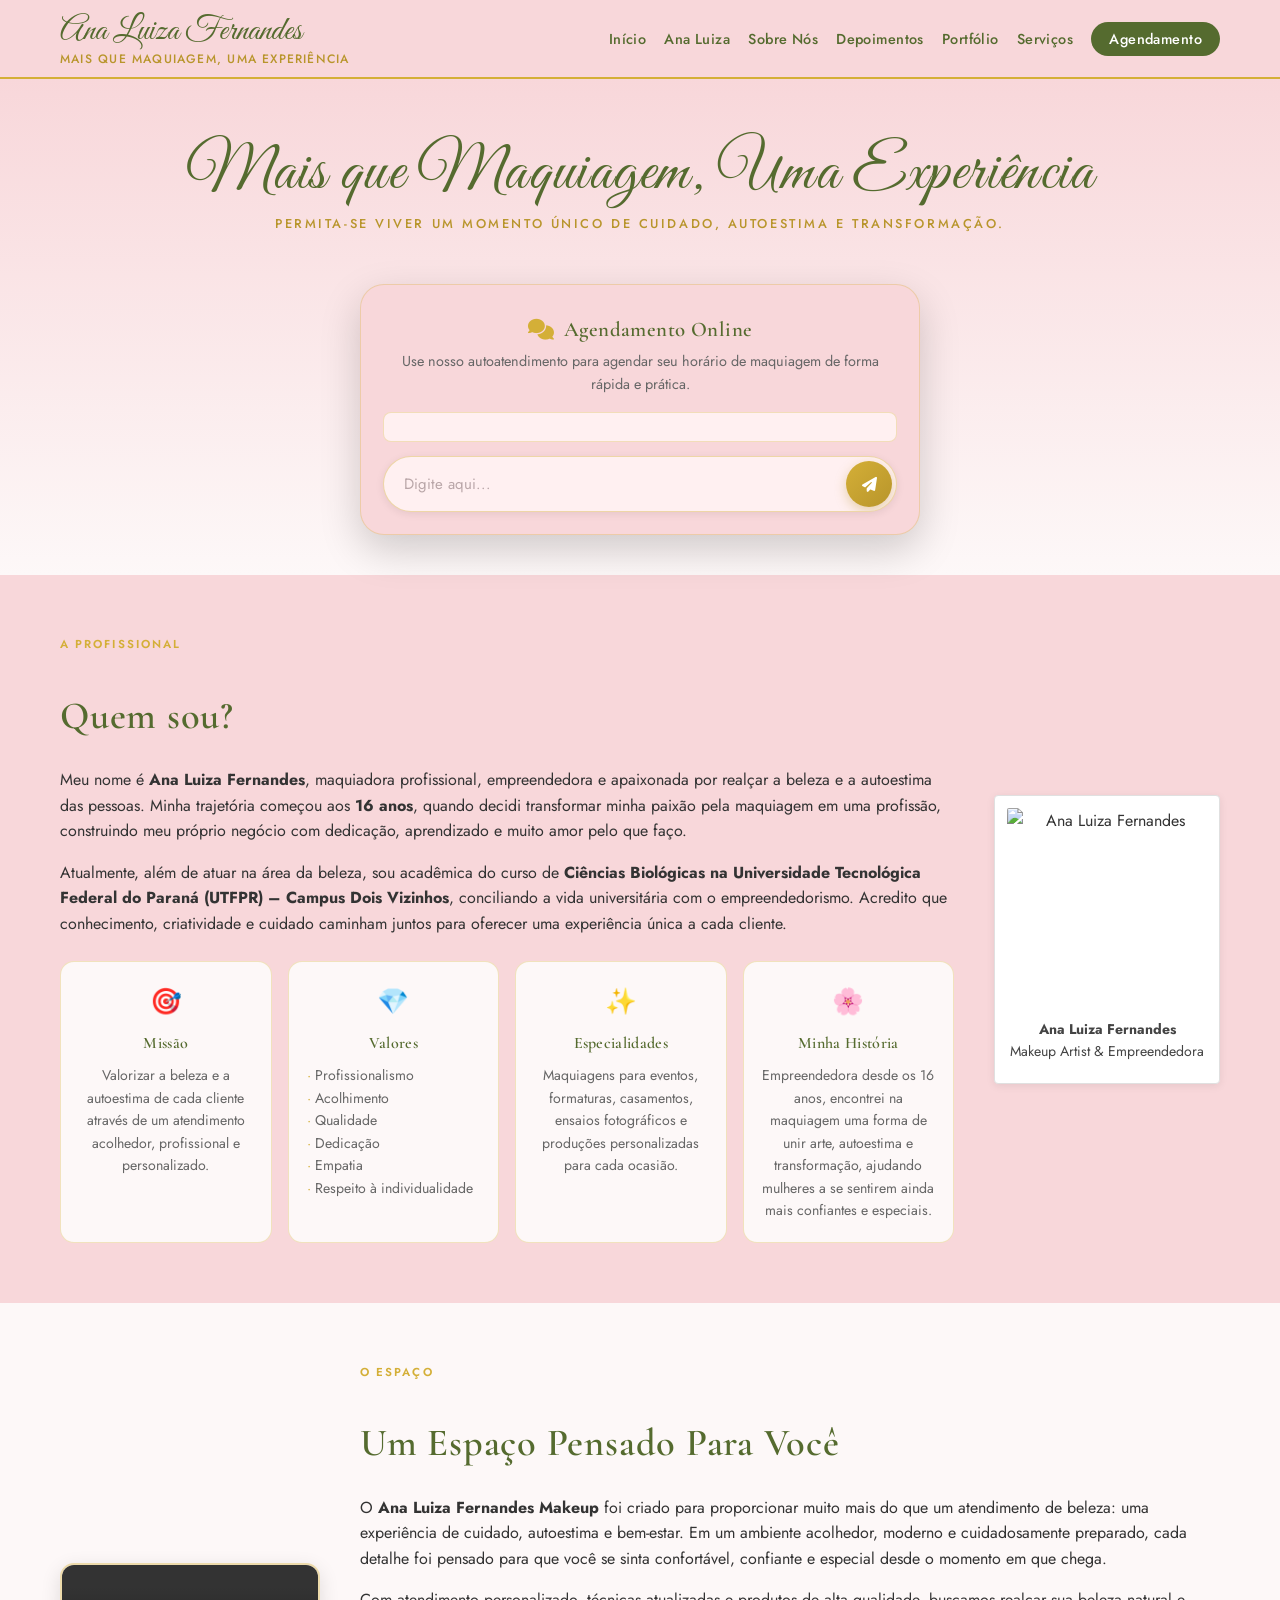
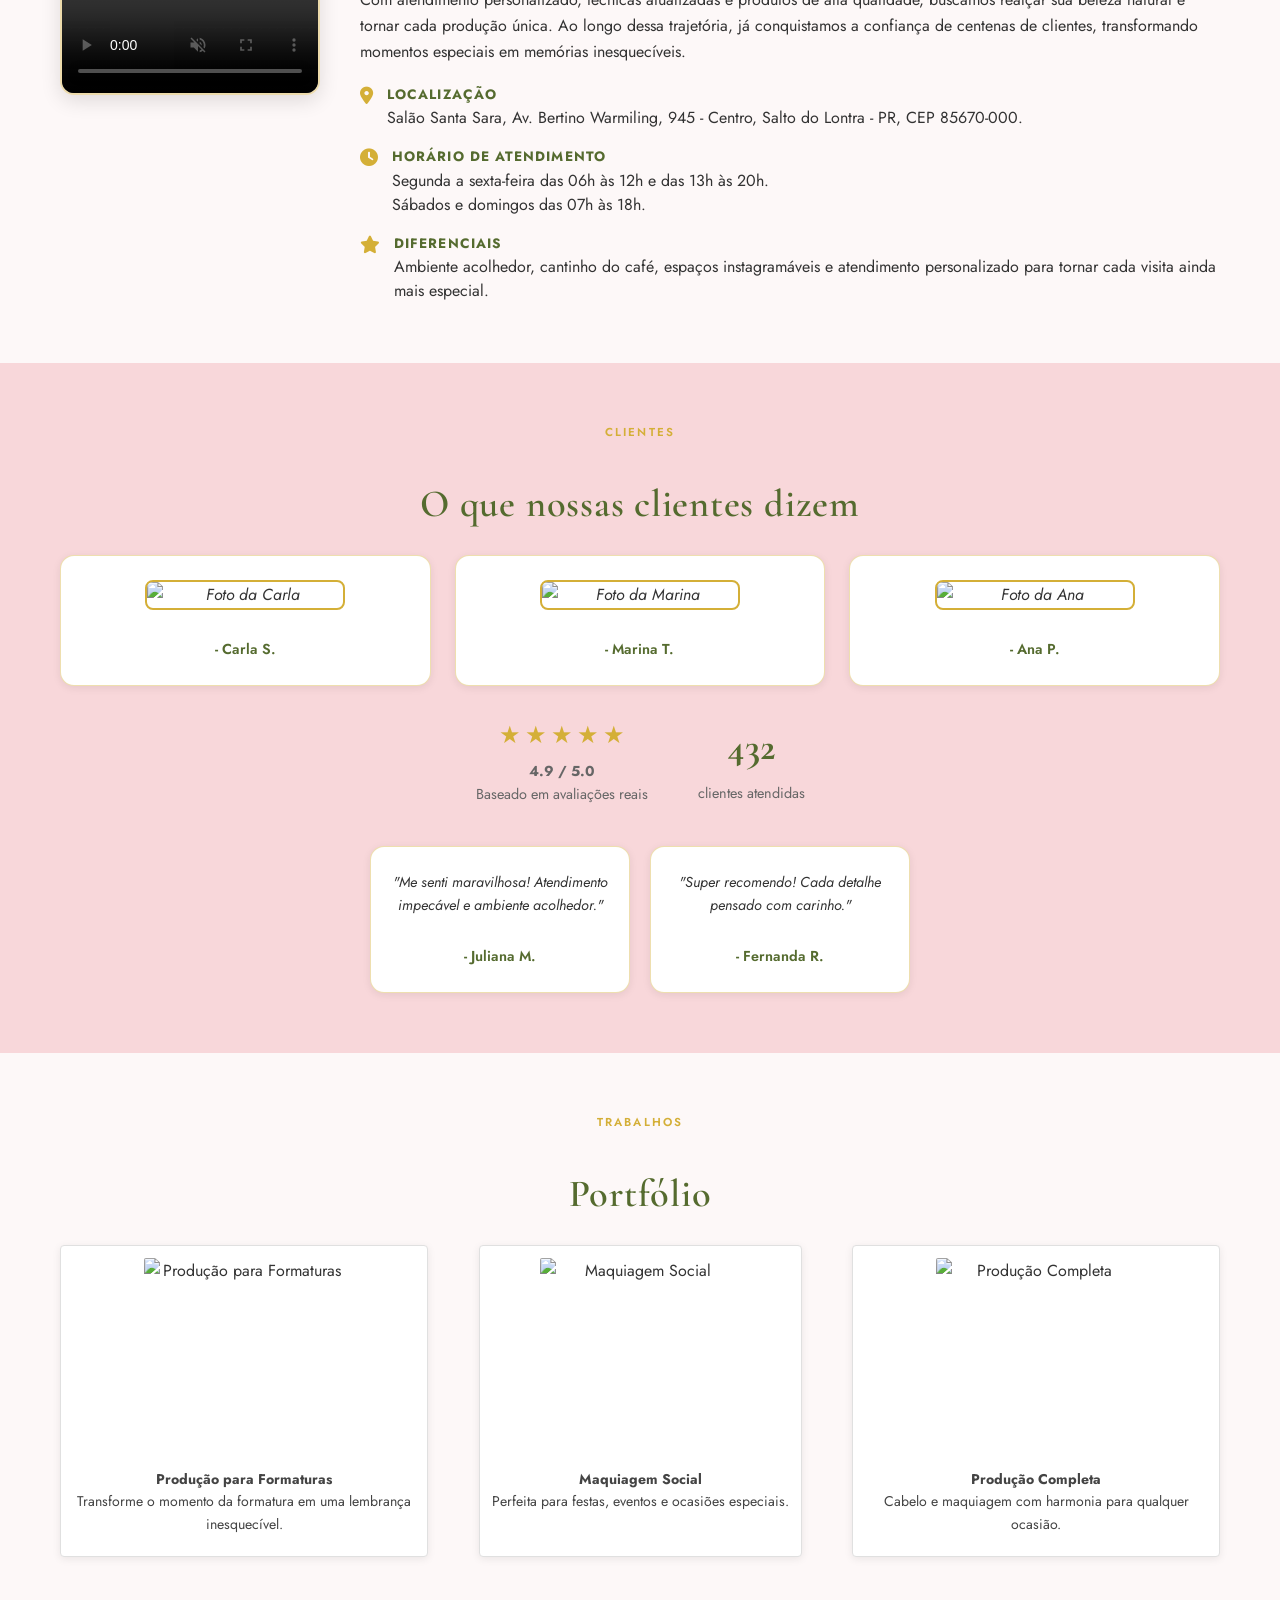
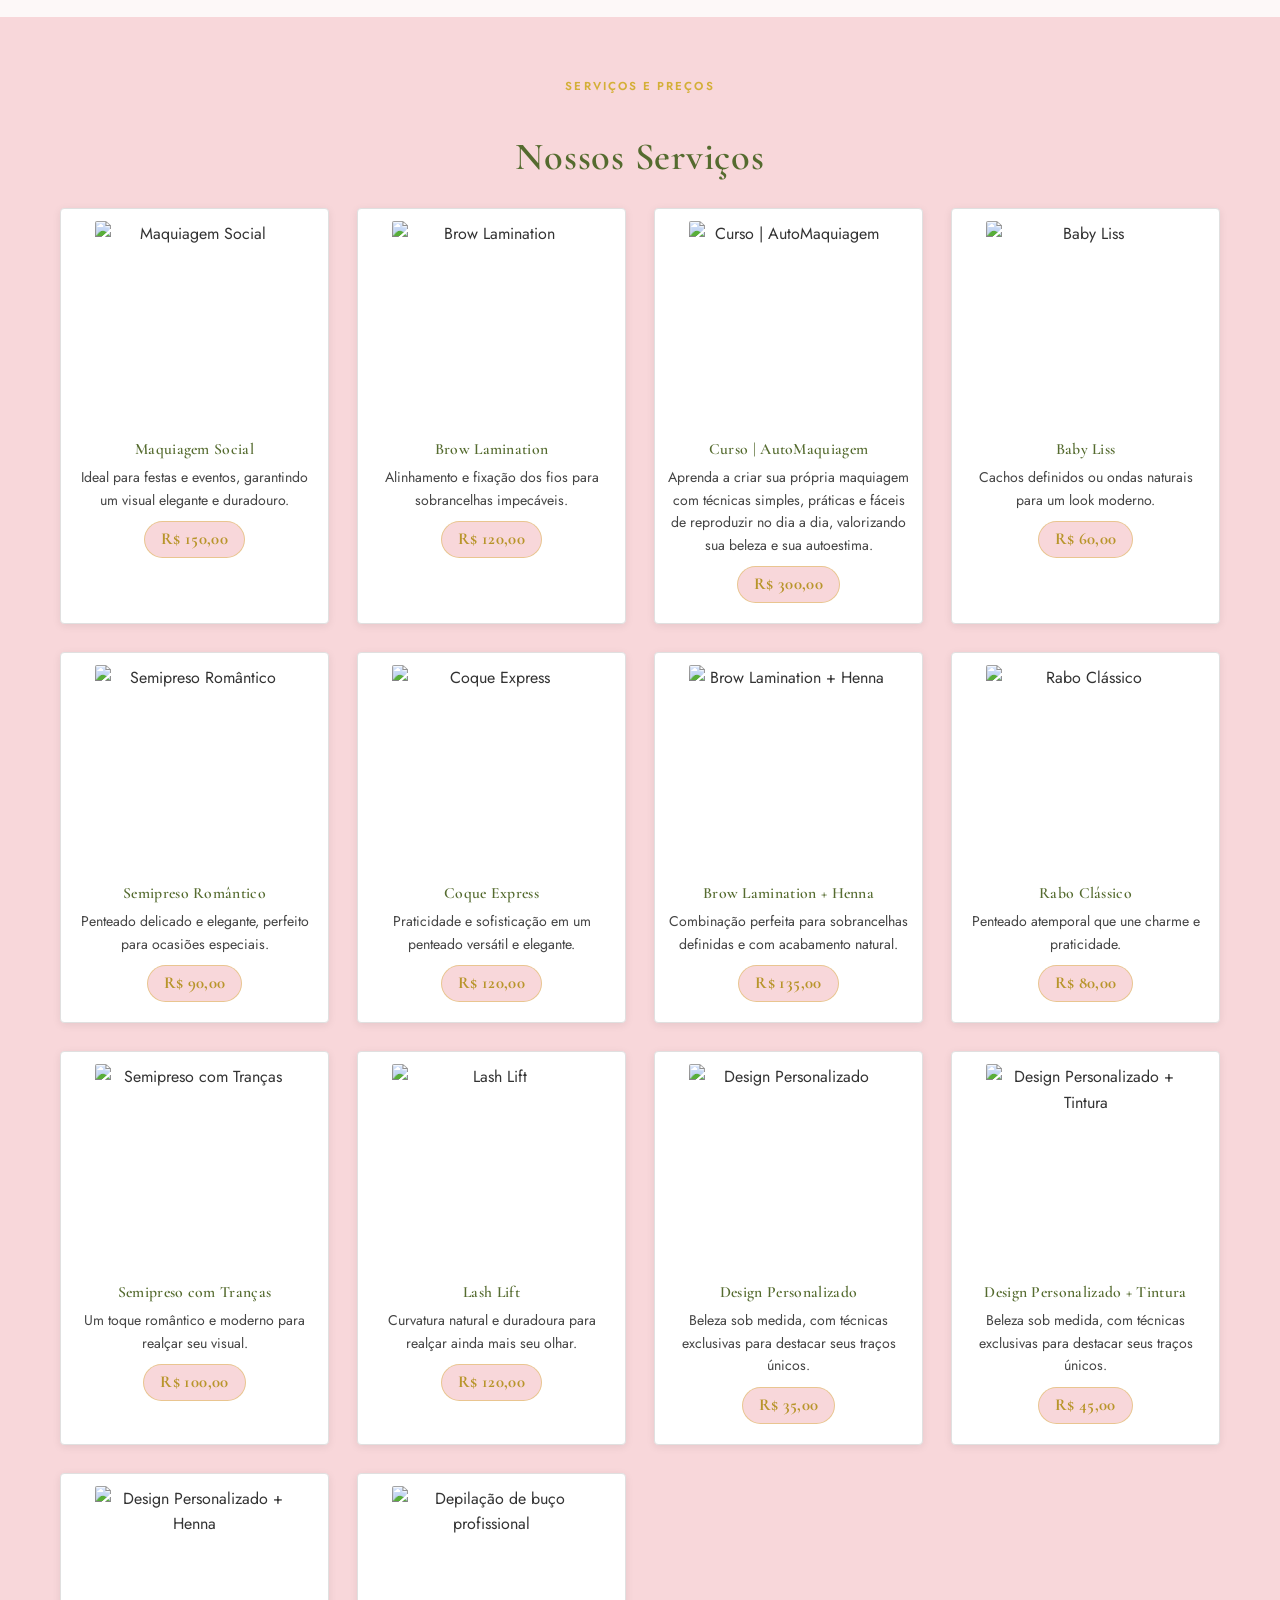
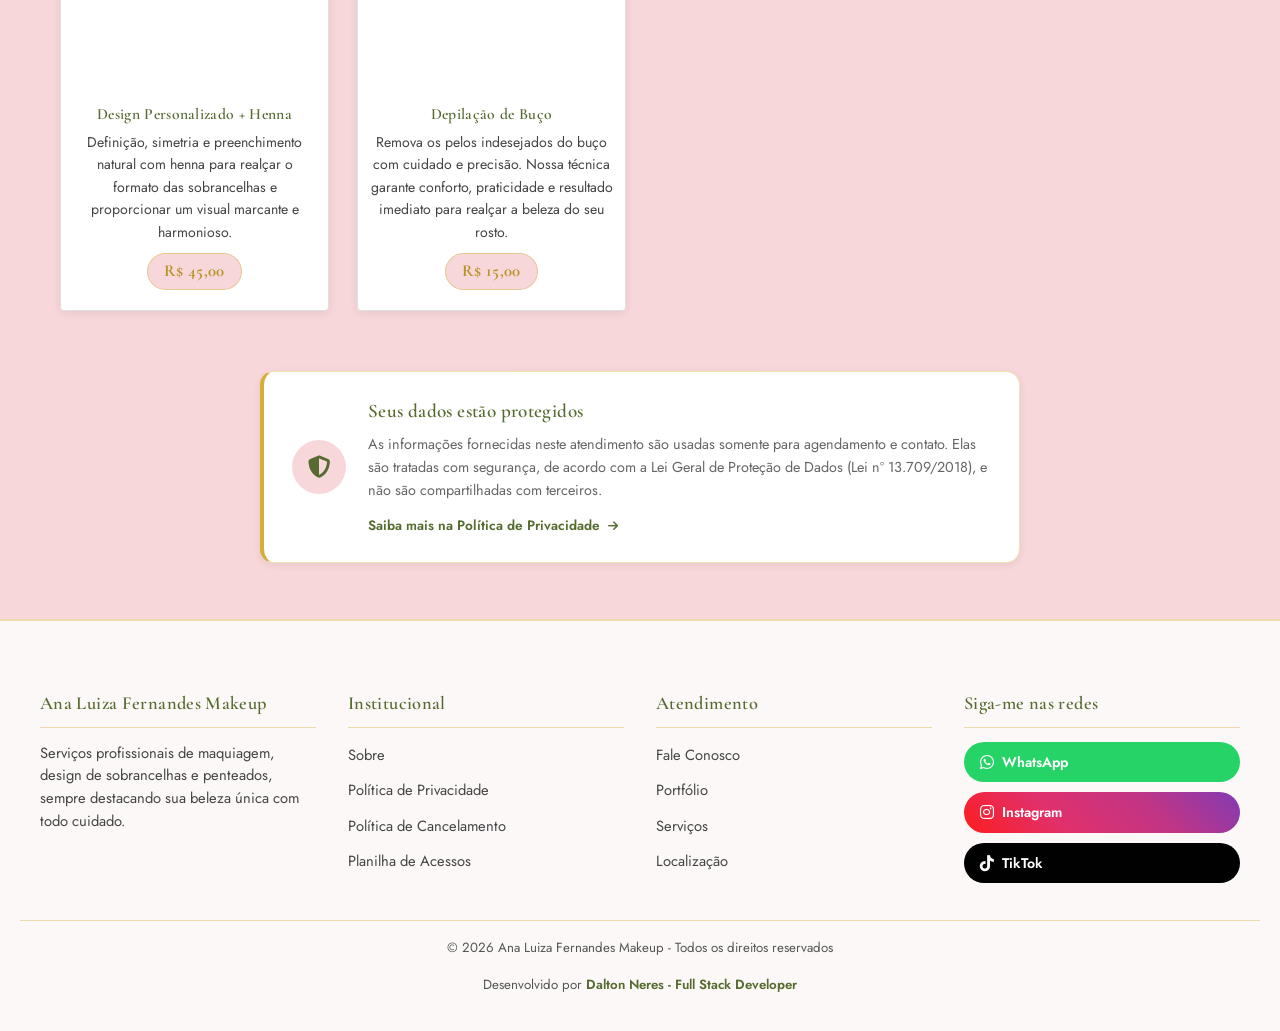
==== index.html @ 610ceb28 "melhorias visuais" ====
<!DOCTYPE html>
<html lang="pt-BR">
  <head>
    <meta charset="UTF-8" />
    <meta name="viewport" content="width=device-width, initial-scale=1.0" />
    <title>Ana Luiza Fernandes Makeup</title>
    <link rel="stylesheet" href="style.css" />
    <link rel="icon" href="favicon.png" type="image/png" />
    <link
      href="https://fonts.googleapis.com/css2?family=Great+Vibes&family=Cormorant+Garamond:ital,wght@0,300;0,400;0,600;1,300;1,400&family=Jost:wght@300;400;500;600&display=swap"
      rel="stylesheet"
    />
    <!-- Font Awesome -->
    <link
      rel="stylesheet"
      href="https://cdnjs.cloudflare.com/ajax/libs/font-awesome/6.5.2/css/all.min.css"
    />
  </head>

  <body>
    <!-- Cabeçalho -->
    <header id="site-header">
      <div class="container header-content">
        <div class="header-brand">
          <div class="header-tagline">
            <span class="header-title">Ana Luiza Fernandes</span>
            <span class="header-subtitle">Mais que Maquiagem, Uma Experiência</span>
          </div>
        </div>
        <button class="nav-toggle" aria-label="Abrir menu" aria-expanded="false">
          <span></span><span></span><span></span>
        </button>
        <nav id="main-nav">
          <ul>
            <li><a href="#home">Início</a></li>
            <li><a href="#quem">Ana Luiza</a></li>
            <li><a href="#sobre">Sobre Nós</a></li>
            <li><a href="#depoimentos">Depoimentos</a></li>
            <li><a href="#portfolio">Portfólio</a></li>
            <li><a href="#servicos">Serviços</a></li>
            <li><a href="#chat" class="nav-cta">Agendamento</a></li>
          </ul>
        </nav>
      </div>
    </header>

    <!-- Hero -->
    <section id="home" class="hero">
      <div class="container">

        <!-- Texto de boas-vindas -->
        <div class="hero-overlay">
        <h2>Mais que Maquiagem, Uma Experiência</h2>
        <span class="hero-eyebrow">
        Permita-se viver um momento único de cuidado, autoestima e transformação.
        </span>
        </div>
      </div>

      <!-- Bot de Atendimento -->
      <section id="chat" class="chat-section">
        <div class="chat-container">
          <!-- Título e descrição -->
          <div class="chat-header">
            <h2><i class="fa-solid fa-comments chat-icon" aria-hidden="true"></i> Agendamento Online</h2>
            <p>
              Use nosso autoatendimento para agendar seu horário de maquiagem de
              forma rápida e prática.
            </p>
          </div>

          <!-- Área de mensagens -->
          <div id="chatMessages" class="chat-messages"></div>

          <!-- Input do usuário -->
          <div class="chat-input">
            <input type="text" id="userInput" placeholder="Digite aqui..." />
            <button id="sendBtn"><i class="fa-solid fa-paper-plane"></i></button>
          </div>
        </div>
      </section>
    </section>

<!-- Quem sou -->
<section id="quem" class="quem">
  <div class="container sobre-flex">
    <div class="sobre-texto">
      <span class="section-label">A Profissional</span>
      <h2>Quem sou?</h2>

      <p>
        Meu nome é <strong>Ana Luiza Fernandes</strong>, maquiadora profissional,
        empreendedora e apaixonada por realçar a beleza e a autoestima das pessoas.
        Minha trajetória começou aos <strong>16 anos</strong>, quando decidi transformar
        minha paixão pela maquiagem em uma profissão, construindo meu próprio negócio
        com dedicação, aprendizado e muito amor pelo que faço.
      </p>

      <p>
        Atualmente, além de atuar na área da beleza, sou acadêmica do curso de
        <strong>Ciências Biológicas na Universidade Tecnológica Federal do Paraná (UTFPR) – Campus Dois Vizinhos</strong>, conciliando a vida universitária
        com o empreendedorismo. Acredito que conhecimento, criatividade e cuidado
        caminham juntos para oferecer uma experiência única a cada cliente.
      </p>

      <div class="valores-grid">
        <div class="valor-card">
          <span class="valor-icon">🎯</span>
          <h3>Missão</h3>
          <p>
            Valorizar a beleza e a autoestima de cada cliente através de um
            atendimento acolhedor, profissional e personalizado.
          </p>
        </div>

        <div class="valor-card">
          <span class="valor-icon">💎</span>
          <h3>Valores</h3>
          <ul>
            <li>Profissionalismo</li>
            <li>Acolhimento</li>
            <li>Qualidade</li>
            <li>Dedicação</li>
            <li>Empatia</li>
            <li>Respeito à individualidade</li>
          </ul>
        </div>

        <div class="valor-card">
          <span class="valor-icon">✨</span>
          <h3>Especialidades</h3>
          <p>
            Maquiagens para eventos, formaturas, casamentos, ensaios fotográficos
            e produções personalizadas para cada ocasião.
          </p>
        </div>

        <div class="valor-card">
          <span class="valor-icon">🌸</span>
          <h3>Minha História</h3>
          <p>
            Empreendedora desde os 16 anos, encontrei na maquiagem uma forma de
            unir arte, autoestima e transformação, ajudando mulheres a se sentirem
            ainda mais confiantes e especiais.
          </p>
        </div>
      </div>
    </div>

    <!-- Foto da Ana ao lado -->
    <div class="polaroid">
      <img
        src="imgs/ana 01.jpg"
        alt="Ana Luiza Fernandes"
        title="Ana Luiza Fernandes"
      />
      <p>
        <strong>Ana Luiza Fernandes</strong><br />
        Makeup Artist & Empreendedora
      </p>
    </div>
  </div>
</section>

<!-- Sobre -->

<section id="sobre" class="sobre">
  <div class="container sobre-flex">

<div class="sobre-video">
  <!-- Vídeo com controles -->
  <video
    id="video-thumb"
    src="imgs/interior.mp4"
    muted
    loop
    playsinline
    controls
  ></video>
</div>

<div class="sobre-texto">
  <span class="section-label">O Espaço</span>
  <h2>Um Espaço Pensado Para Você</h2>

  <p>
    O <strong>Ana Luiza Fernandes Makeup</strong> foi criado para proporcionar
    muito mais do que um atendimento de beleza: uma experiência de cuidado,
    autoestima e bem-estar. Em um ambiente acolhedor, moderno e cuidadosamente
    preparado, cada detalhe foi pensado para que você se sinta confortável,
    confiante e especial desde o momento em que chega.
  </p>

  <p>
    Com atendimento personalizado, técnicas atualizadas e produtos de alta
    qualidade, buscamos realçar sua beleza natural e tornar cada produção
    única. Ao longo dessa trajetória, já conquistamos a confiança de centenas
    de clientes, transformando momentos especiais em memórias inesquecíveis.
  </p>

  <ul class="info-list">
    <li>
      <i class="fa-solid fa-location-dot"></i>
      <div>
        <strong>Localização</strong>
    Salão Santa Sara, Av. Bertino Warmiling, 945 - Centro,
    Salto do Lontra - PR, CEP 85670-000.
      </div>
    </li>

    <li>
      <i class="fa-solid fa-clock"></i>
      <div>
        <strong>Horário de Atendimento</strong>
        Segunda a sexta-feira das 06h às 12h e das 13h às 20h.<br>
        Sábados e domingos das 07h às 18h.
      </div>
    </li>

    <li>
      <i class="fa-solid fa-star"></i>
      <div>
        <strong>Diferenciais</strong>
        Ambiente acolhedor, cantinho do café, espaços instagramáveis e
        atendimento personalizado para tornar cada visita ainda mais especial.
      </div>
    </li>
  </ul>
</div>
  </div>
</section>


    <!-- Depoimentos -->
    <section id="depoimentos" class="depoimentos">
      <div class="container">
        <span class="section-label">Clientes</span>
        <h2>O que nossas clientes dizem</h2>

        <!-- Depoimentos com imagens -->
        <div class="depoimentos-grid">
          <div class="depoimento">
            <img
              src="imgs/depoimento 01.jpg"
              alt="Foto da Carla"
              title="Foto da Carla"
              class="depoimento-img"
            />
            <span>- Carla S.</span>
          </div>
          <div class="depoimento">
            <img
              src="imgs/depoimento 03.jpg"
              alt="Foto da Marina"
              title="Foto da Marina"
              class="depoimento-img"
            />
            <span>- Marina T.</span>
          </div>
          <div class="depoimento">
            <img
              src="imgs/depoimento 02.jpg"
              alt="Foto da Ana"
              title="Foto da Ana"
              class="depoimento-img"
            />
            <span>- Ana P.</span>
          </div>
        </div>

        <div class="avaliacao-resumo">
          <div class="avaliacao-nota">
            <div class="estrelas-animadas" aria-label="Avaliação 4.9 de 5">
              <span class="estrela">★</span>
              <span class="estrela">★</span>
              <span class="estrela">★</span>
              <span class="estrela">★</span>
              <span class="estrela meia">★</span>
            </div>
            <p><strong>4.9 / 5.0</strong><br />Baseado em avaliações reais</p>
          </div>

          <div class="avaliacao-clientes">
            <span class="clientes-numero" data-target="500">0</span>
            <p>clientes atendidas</p>
          </div>
        </div>

        <!-- Depoimentos apenas com texto, centralizados -->
        <div class="depoimentos-texto">
          <div class="depoimento">
            <p>
              "Me senti maravilhosa! Atendimento impecável e ambiente
              acolhedor."
            </p>
            <span>- Juliana M.</span>
          </div>
          <div class="depoimento">
            <p>"Super recomendo! Cada detalhe pensado com carinho."</p>
            <span>- Fernanda R.</span>
          </div>
        </div>
      </div>
    </section>

    <!-- Portfólio -->
    <section id="portfolio" class="portfolio">
      <div class="container">
        <span class="section-label">Trabalhos</span>
        <h2>Portfólio</h2>

        <div class="portfolio-grid">
          <div class="polaroid">
            <img
              src="imgs/maquiagem express.jpg"
              alt="Produção para Formaturas"
              title="Produção para Formaturas"
            />
            <p>
              <strong>Produção para Formaturas</strong><br />
              Transforme o momento da formatura em uma lembrança inesquecível.
            </p>
          </div>

          <div class="polaroid">
            <img src="imgs/maquiagem social.jpg" alt="Maquiagem Social" title="Maquiagem Social" />
            <p>
              <strong>Maquiagem Social</strong><br />
              Perfeita para festas, eventos e ocasiões especiais.
            </p>
          </div>

          <div class="polaroid">
            <img src="imgs/baby liss.jpg" alt="Produção Completa" title="Produção Completa" />
            <p>
              <strong>Produção Completa</strong><br />
              Cabelo e maquiagem com harmonia para qualquer ocasião.
            </p>
          </div>
        </div>
      </div>
    </section>

    <section id="servicos" class="servicos">
      <div class="container">
        <span class="section-label">Serviços e Preços</span>
        <h2>Nossos Serviços</h2>
        <div class="servicos-grid">
          <div class="polaroid">
            <img src="imgs/social.jpg" alt="Maquiagem Social" title="Maquiagem Social" />
            <h3>Maquiagem Social</h3>
            <p>
              Ideal para festas e eventos, garantindo um visual elegante e
              duradouro.
            </p>
            <p class="servico-preco">R$ 150,00</p>
          </div>

          <div class="polaroid">
            <img src="imgs/brow.jpg" alt="Brow Lamination" title="Brow Lamination" />
            <h3>Brow Lamination</h3>
            <p>Alinhamento e fixação dos fios para sobrancelhas impecáveis.</p>
            <p class="servico-preco">R$ 120,00</p>
          </div>

          <div class="polaroid">
            <img src="imgs/automaquiagem.jpeg" alt="Curso | AutoMaquiagem" title="Curso | AutoMaquiagem" />
            <div class="portfolio-desc">
              <h3>Curso | AutoMaquiagem</h3>
              <p>
                Aprenda a criar sua própria maquiagem com técnicas simples, práticas e fáceis de reproduzir no dia a dia, valorizando sua beleza e sua autoestima.
              </p>
              <p class="servico-preco">R$ 300,00</p>
            </div>
          </div>

          <div class="polaroid">
            <img src="imgs/baby liss.jpg" alt="Baby Liss" title="Baby Liss" />
            <div class="portfolio-desc">
              <h3>Baby Liss</h3>
              <p>Cachos definidos ou ondas naturais para um look moderno.</p>
              <p class="servico-preco">R$ 60,00</p>
            </div>
          </div>

          <div class="polaroid">
            <img src="imgs/preso-romantico.jpg" alt="Semipreso Romântico" title="Semipreso Romântico" />
            <div class="portfolio-desc">
              <h3>Semipreso Romântico</h3>
              <p>
                Penteado delicado e elegante, perfeito para ocasiões especiais.
              </p>
              <p class="servico-preco">R$ 90,00</p>
            </div>
          </div>

          <div class="polaroid">
            <img src="imgs/coque express.jpg" alt="Coque Express" title="Coque Express" />
            <div class="portfolio-desc">
              <h3>Coque Express</h3>
              <p>
                Praticidade e sofisticação em um penteado versátil e elegante.
              </p>
              <p class="servico-preco">R$ 120,00</p>
            </div>
          </div>

          <div class="polaroid">
            <img src="imgs/brow-henna.jpg" alt="Brow Lamination + Henna" title="Brow Lamination + Henna" />
            <div class="portfolio-desc">
              <h3>Brow Lamination + Henna</h3>
              <p>
                Combinação perfeita para sobrancelhas definidas e com acabamento
                natural.
              </p>
              <p class="servico-preco">R$ 135,00</p>
            </div>
          </div>

          <div class="polaroid">
            <img src="imgs/classico.jpg" alt="Rabo Clássico" title="Rabo Clássico" />
            <div class="portfolio-desc">
              <h3>Rabo Clássico</h3>
              <p>Penteado atemporal que une charme e praticidade.</p>
              <p class="servico-preco">R$ 80,00</p>
            </div>
          </div>

          <div class="polaroid">
            <img src="imgs/preso tranças.jpg" alt="Semipreso com Tranças" title="Semipreso com Tranças" />
            <div class="portfolio-desc">
              <h3>Semipreso com Tranças</h3>
              <p>Um toque romântico e moderno para realçar seu visual.</p>
              <p class="servico-preco">R$ 100,00</p>
            </div>
          </div>

          <div class="polaroid">
            <img src="imgs/lash lift.jpg" alt="Lash Lift" title="Lash Lift" />
            <div class="portfolio-desc">
              <h3>Lash Lift</h3>
              <p>
                Curvatura natural e duradoura para realçar ainda mais seu olhar.
              </p>
              <p class="servico-preco">R$ 120,00</p>
            </div>
          </div>

          <div class="polaroid">
            <img src="imgs/design.jpg" alt="Design Personalizado" title="Design Personalizado" />
            <div class="portfolio-desc">
              <h3>Design Personalizado</h3>
              <p>
                Beleza sob medida, com técnicas exclusivas para destacar seus
                traços únicos.
              </p>
              <p class="servico-preco">R$ 35,00</p>
            </div>
          </div>

          <div class="polaroid">
            <img src="imgs/design-tintura.jpg" alt="Design Personalizado + Tintura" title="Design Personalizado + Tintura" />
            <div class="portfolio-desc">
              <h3>Design Personalizado + Tintura</h3>
              <p>
                Beleza sob medida, com técnicas exclusivas para destacar seus
                traços únicos.
              </p>
              <p class="servico-preco">R$ 45,00</p>
            </div>
          </div>

            <div class="polaroid">
            <img src="imgs/design-henna.JPEG" alt="Design Personalizado + Henna" title="Design Personalizado + Henna" />
            <div class="portfolio-desc">
              <h3>Design Personalizado + Henna</h3>
              <p>
                Definição, simetria e preenchimento natural com henna para realçar o
                formato das sobrancelhas e proporcionar um visual marcante e harmonioso.
              </p>
              <p class="servico-preco">R$ 45,00</p>
            </div>
          </div>

          <div class="polaroid">
            <img src="imgs/buço.jpg" alt="Depilação de buço profissional" title="Depilação de buço profissional" />
            <div class="portfolio-desc">
              <h3>Depilação de Buço</h3>
              <p>
                Remova os pelos indesejados do buço com cuidado e precisão.
                Nossa técnica garante conforto, praticidade e resultado imediato
                para realçar a beleza do seu rosto.
              </p>
              <p class="servico-preco">R$ 15,00</p>
            </div>
          </div>
        </div>
      </div>
    </section>

    <!-- LGPD - Proteção de Dados -->
    <section class="lgpd-info">
      <div class="lgpd-card">
        <span class="lgpd-icon"><i class="fa-solid fa-shield-halved"></i></span>
        <div class="lgpd-texto">
          <h3>Seus dados estão protegidos</h3>
          <p>
            As informações fornecidas neste atendimento são usadas somente
            para agendamento e contato. Elas são tratadas com segurança, de
            acordo com a Lei Geral de Proteção de Dados (Lei nº 13.709/2018),
            e não são compartilhadas com terceiros.
          </p>
          <a href="privacidade.html" class="lgpd-link">
            Saiba mais na Política de Privacidade
            <i class="fa-solid fa-arrow-right"></i>
          </a>
        </div>
      </div>
    </section>

    <!-- Rodapé -->
    <footer class="footer">
      <div class="footer-container">
        <!-- Coluna 1 -->
        <div class="footer-col">
          <h3>Ana Luiza Fernandes Makeup</h3>
          <p>
            Serviços profissionais de maquiagem, design de sobrancelhas e
            penteados, sempre destacando sua beleza única com todo cuidado.
          </p>
        </div>

        <!-- Coluna 2 -->
        <div class="footer-col">
          <h3>Institucional</h3>
          <ul>
            <li><a href="#sobre">Sobre</a></li>
            <li><a href="privacidade.html">Política de Privacidade</a></li>
            <li><a href="cancelamento.html">Política de Cancelamento</a></li>
            <li><a href="admin.html">Planilha de Acessos</a></li>
          </ul>
        </div>

        <!-- Coluna 3 -->
        <div class="footer-col">
          <h3>Atendimento</h3>
          <ul>
            <li><a href="contato.html">Fale Conosco</a></li>
            <li><a href="#portfolio">Portfólio</a></li>
            <li><a href="#servicos">Serviços</a></li>
            <li>
              <a
                href="https://www.google.com/maps?q=Av.%20Bertino%20Warmiling,%20955%20-%20Centro,%20Salto%20do%20Lontra%20-%20PR,%2085670-000"
                target="_blank"
                >Localização</a
              >
            </li>
          </ul>
        </div>

        <!-- Coluna 4 -->
        <div class="footer-col">
          <h3>Siga-me nas redes</h3>

          <div class="social-icons">
            <a
              href="https://wa.me/5546999401775"
              target="_blank"
              class="btn-whatsapp"
            >
              <i class="fa-brands fa-whatsapp"></i>
              WhatsApp
            </a>

            <a
              href="https://www.instagram.com/analuizafernandesmakeup"
              target="_blank"
              class="btn-instagram"
            >
              <i class="fa-brands fa-instagram"></i>
              Instagram
            </a>

            <a
              href="https://www.tiktok.com/@anafernandesmakeup01"
              target="_blank"
              class="btn-tiktok"
            >
              <i class="fa-brands fa-tiktok"></i>
              TikTok
            </a>
          </div>
        </div>
      </div>

      <div class="footer-bottom">
        <p>
          &copy; 2026 Ana Luiza Fernandes Makeup - Todos os direitos reservados
        </p>
        <p>
          Desenvolvido por
          <a href="https://linkneres.vercel.app/" target="_blank">
            Dalton Neres - Full Stack Developer
          </a>
        </p>
      </div>
    </footer>

    <!-- Botão Voltar ao Início -->
    <a href="#home" class="btn-topo" aria-label="Voltar ao início">
      <svg
        xmlns="http://www.w3.org/2000/svg"
        width="20"
        height="20"
        viewBox="0 0 24 24"
        fill="none"
        stroke="currentColor"
        stroke-width="2"
        stroke-linecap="round"
        stroke-linejoin="round"
        aria-hidden="true"
      >
        <path d="M12 19V6"></path>
        <path d="M5 12l7-7 7 7"></path>
      </svg>
    </a>

    <script>
      // ── Header scroll sticky ─────────────────────────────────
      const header = document.getElementById("site-header");
      window.addEventListener("scroll", () => {
        if (window.scrollY > 60) header.classList.add("scrolled");
        else header.classList.remove("scrolled");
      });

      // ── Menu mobile toggle ───────────────────────────────────
      const navToggle = document.querySelector(".nav-toggle");
      const mainNav = document.getElementById("main-nav");
      navToggle.addEventListener("click", () => {
        const open = mainNav.classList.toggle("nav-open");
        navToggle.setAttribute("aria-expanded", open);
      });
      // Fecha ao clicar num link
      document.querySelectorAll("#main-nav a").forEach(link => {
        link.addEventListener("click", () => {
          mainNav.classList.remove("nav-open");
          navToggle.setAttribute("aria-expanded", false);
        });
      });

      // ── Botão voltar ao topo ─────────────────────────────────
      document.addEventListener("DOMContentLoaded", function () {
        const btnTopo = document.querySelector(".btn-topo");
        if (!btnTopo) return;

        const toggleBtn = () => {
          if (window.scrollY > 200) btnTopo.classList.add("show-btn");
          else btnTopo.classList.remove("show-btn");
        };
        window.addEventListener("scroll", toggleBtn);
        toggleBtn();

        btnTopo.addEventListener("click", function (e) {
          e.preventDefault();
          window.scrollTo({ top: 0, behavior: "smooth" });
        });
      });

      // ── Contador de clientes + estrelas ─────────────────────
      document.addEventListener("DOMContentLoaded", function () {
        const secao = document.querySelector("#depoimentos");
        const contador = document.querySelector(".clientes-numero");
        if (!secao || !contador) return;

        let animou = false;
        const observer = new IntersectionObserver(
          (entries) => {
            entries.forEach((entry) => {
              if (entry.isIntersecting && !animou) {
                animou = true;
                secao.classList.add("animar");

                const alvo = parseInt(contador.dataset.target, 10);
                let atual = 0;
                const animarContador = () => {
                  const incremento = Math.ceil(alvo / 60);
                  atual += incremento;
                  if (atual >= alvo) {
                    contador.textContent = `+${alvo}`;
                  } else {
                    contador.textContent = atual;
                    requestAnimationFrame(animarContador);
                  }
                };
                animarContador();
                observer.disconnect();
              }
            });
          },
          { threshold: 0.4 }
        );
        observer.observe(secao);
      });

      // ── Reveal animado ao scroll (sections) ──────────────────
      document.addEventListener("DOMContentLoaded", () => {
        const revealEls = document.querySelectorAll(
          ".polaroid, .depoimento, .valor-card, .info-list li"
        );
        const io = new IntersectionObserver(
          (entries) => {
            entries.forEach((el) => {
              if (el.isIntersecting) {
                el.target.classList.add("visible");
                io.unobserve(el.target);
              }
            });
          },
          { threshold: 0.15 }
        );
        revealEls.forEach((el) => io.observe(el));
      });
    </script>

    <script type="module" src="script.js"></script>
  </body>
</html>
---- style.css ----
/* =============================================
   Ana Luiza Fernandes Makeup — style.css
   Paleta: Rosa (#f8d7da), Dourado (#d4af37), Verde musgo (#556b2f)
   ============================================= */

/* ── Tokens ──────────────────────────────────── */
:root {
  --rosa:        #f8d7da;
  --rosa-med:    #f8c1c7;
  --rosa-dark:   #e8a0a8;
  --dourado:     #d4af37;
  --dourado-dk:  #b8952b;
  --verde:       #556b2f;
  --verde-lt:    #6a8538;
  --off-white:   #fdf8f8;
  --text:        #333;
  --text-soft:   #666;

  --font-display: 'Cormorant Garamond', Georgia, serif;
  --font-body:    'Jost', Arial, sans-serif;
  --font-script:  'Great Vibes', cursive;

  --radius-sm:   8px;
  --radius-md:   14px;
  --radius-lg:   24px;
  --shadow-sm:   0 2px 8px rgba(0,0,0,.08);
  --shadow-md:   0 6px 20px rgba(0,0,0,.12);
  --shadow-lg:   0 15px 40px rgba(0,0,0,.18);

  --transition:  0.28s ease;
}

/* ── Reset & Base ────────────────────────────── */
*, *::before, *::after { box-sizing: border-box; }

html { scroll-behavior: smooth; }

body {
  font-family: var(--font-body);
  background-color: var(--rosa);
  color: var(--text);
  margin: 0;
  padding: 0;
  line-height: 1.6;
}

h2, h3, h4 {
  font-family: var(--font-display);
  font-weight: 600;
  letter-spacing: .02em;
}

h2 {
  text-align: center;
  color: var(--verde);
  font-size: clamp(1.6rem, 4vw, 2.4rem);
  margin-bottom: 20px;
}

h3 { color: var(--verde); font-size: 1.15rem; }

p { margin: 0 0 1rem; }

/* ── Section Label (eyebrow) ─────────────────── */
.section-label {
  display: block;
  text-align: center;
  font-family: var(--font-body);
  font-size: .72rem;
  font-weight: 600;
  letter-spacing: .18em;
  text-transform: uppercase;
  color: var(--dourado);
  margin-bottom: .4rem;
}

/* ── Container ───────────────────────────────── */
.container {
  max-width: 1200px;
  width: 100%;
  margin: 0 auto;
  padding: 0 20px;
}

/* ── Header ──────────────────────────────────── */
header {
  background-color: var(--rosa);
  border-bottom: 2px solid var(--dourado);
  position: sticky;
  top: 0;
  z-index: 1000;
  transition: box-shadow var(--transition), background var(--transition);
}

header.scrolled {
  background-color: rgba(248, 215, 218, 0.97);
  box-shadow: 0 4px 20px rgba(0,0,0,.10);
  backdrop-filter: blur(6px);
}

.header-content {
  max-width: 1200px;
  width: 100%;
  margin: 0 auto;
  display: flex;
  align-items: center;
  justify-content: space-between;
  padding: 10px 20px;
}

.header-brand {
  display: flex;
  align-items: center;
}

.header-tagline {
  display: flex;
  flex-direction: column;
  line-height: 1.25;
}

.header-title {
  font-family: var(--font-script);
  font-size: 2.1rem;
  color: var(--verde);
}

.header-subtitle {
  font-family: var(--font-body);
  font-size: .76rem;
  font-weight: 500;
  letter-spacing: .1em;
  text-transform: uppercase;
  color: var(--dourado-dk);
}

.site-title {
  font-family: var(--font-script);
  font-size: 28px;
  color: var(--verde);
}

/* Nav */
nav ul {
  display: flex;
  gap: 18px;
  list-style: none;
  margin: 0;
  padding: 0;
}

nav ul li a {
  text-decoration: none;
  color: var(--verde);
  font-weight: 500;
  font-size: .9rem;
  letter-spacing: .03em;
  position: relative;
  padding-bottom: 3px;
  transition: color var(--transition);
}

nav ul li a::after {
  content: '';
  position: absolute;
  bottom: 0; left: 0;
  width: 0; height: 2px;
  background: var(--dourado);
  transition: width var(--transition);
}

nav ul li a:hover { color: var(--dourado-dk); }
nav ul li a:hover::after { width: 100%; }

/* Nav CTA (Agendamento) */
.nav-cta {
  background: var(--verde) !important;
  color: white !important;
  padding: 7px 18px !important;
  border-radius: 50px;
  transition: background var(--transition), transform var(--transition) !important;
}
.nav-cta::after { display: none !important; }
.nav-cta:hover {
  background: var(--dourado) !important;
  color: var(--text) !important;
  transform: translateY(-1px);
}

/* Hamburger */
.nav-toggle {
  display: none;
  flex-direction: column;
  gap: 5px;
  background: none;
  border: none;
  cursor: pointer;
  padding: 4px;
}
.nav-toggle span {
  display: block;
  width: 24px; height: 2px;
  background: var(--verde);
  border-radius: 2px;
  transition: all var(--transition);
}

/* ── Hero ────────────────────────────────────── */
.hero {
  text-align: center;
  padding: 60px 20px 10px;
  color: var(--verde);
  background: linear-gradient(180deg, var(--rosa) 0%, var(--off-white) 100%);
}

.hero-overlay {
  margin-bottom: 10px;
}

.hero-eyebrow {
  display: inline-block;
  font-family: var(--font-body);
  font-size: .8rem;
  font-weight: 500;
  letter-spacing: .2em;
  text-transform: uppercase;
  color: var(--dourado-dk);
  margin-bottom: 10px;
}

.hero-overlay h2 {
  font-family: var(--font-script);
  font-size: clamp(2.4rem, 7vw, 4rem);
  font-weight: 400;
  color: var(--verde);
  margin: 0;
  line-height: 1.1;
}

.hero-subtitle {
  font-size: 1.05rem;
  color: var(--text-soft);
  margin: 16px auto 20px;
  max-width: 520px;
  font-weight: 300;
}

/* ── Hero CTA ────────────────────────────────── */
.hero-cta {
  display: inline-flex;
  align-items: center;
  justify-content: center;
  gap: 8px;
  margin: 0 auto 10px;
  padding: 14px 32px;
  background: linear-gradient(135deg, var(--verde), var(--verde-lt));
  color: white;
  font-size: 1rem;
  font-weight: 600;
  text-decoration: none;
  border-radius: 50px;
  box-shadow: 0 8px 24px rgba(85,107,47,.35);
  transition: transform var(--transition), box-shadow var(--transition);
}
.hero-cta:hover {
  transform: translateY(-3px);
  box-shadow: 0 14px 32px rgba(85,107,47,.45);
}
.hero-cta:active { transform: scale(0.97); }

/* ── Chat / Agendamento ──────────────────────── */
.chat-section {
  display: flex;
  justify-content: center;
  align-items: center;
  padding: 30px 20px;
}

.chat-container {
  width: 560px;
  max-width: 100%;
  display: flex;
  flex-direction: column;
  border-radius: var(--radius-lg);
  overflow: hidden;
  box-shadow: var(--shadow-lg);
  background-color: var(--rosa);
  padding: 22px;
  gap: 14px;
  border: 1px solid rgba(212,175,55,.3);
}

.chat-header {
  text-align: center;
  padding: 6px 0 2px;
}
.chat-header h2 {
  margin: 0 0 4px;
  font-size: 1.3rem;
}
.chat-header p {
  margin: 0;
  color: var(--text-soft);
  font-size: .9rem;
}

.chat-messages {
  flex: 1;
  padding: 14px;
  overflow-y: auto;
  background-color: #fff0f1;
  border-radius: var(--radius-sm);
  max-height: 480px;
  border: 1px solid rgba(212,175,55,.3);
}

.message {
  margin: 6px 0;
  padding: 10px 15px;
  border-radius: 20px;
  max-width: 80%;
  word-wrap: break-word;
  font-size: .92rem;
}
.bot {
  background-color: var(--dourado);
  color: #333;
  align-self: flex-start;
}
.user {
  background-color: var(--rosa-med);
  color: #333;
  align-self: flex-end;
}

.chat-input {
  display: flex;
  align-items: center;
  border: 1px solid rgba(212,175,55,.4);
  border-radius: 50px;
  overflow: hidden;
  background: #fff0f1;
  box-shadow: var(--shadow-sm);
  transition: box-shadow var(--transition), border-color var(--transition);
}
.chat-input:focus-within {
  border-color: var(--dourado);
  box-shadow: 0 0 0 4px rgba(212,175,55,.18), var(--shadow-sm);
}
.chat-input input {
  flex: 1;
  padding: 13px 20px;
  border: none;
  outline: none;
  font-size: 15px;
  background: transparent;
  font-family: var(--font-body);
  color: var(--text);
}
.chat-input input::placeholder { color: #b9a6a8; }
.chat-input button {
  display: flex;
  align-items: center;
  justify-content: center;
  width: 46px;
  height: 46px;
  margin: 4px;
  border: none;
  border-radius: 50%;
  background: linear-gradient(135deg, var(--dourado), var(--dourado-dk));
  color: #fff;
  cursor: pointer;
  font-size: 15px;
  box-shadow: 0 4px 12px rgba(184,149,43,.35);
  transition: transform var(--transition), box-shadow var(--transition), background var(--transition);
}
.chat-input button:hover {
  transform: translateY(-1px) scale(1.05);
  box-shadow: 0 6px 16px rgba(184,149,43,.45);
}
.chat-input button:active { transform: scale(0.95); }

.chat-option-btn {
  background: var(--dourado);
  color: #333;
  border: none;
  border-radius: 20px;
  padding: 8px 14px;
  margin: 4px;
  font-size: 14px;
  cursor: pointer;
  transition: all var(--transition);
  font-family: var(--font-body);
}
.chat-option-btn:hover {
  background: var(--dourado-dk);
  transform: scale(1.04);
}

#optionsDiv, #calendarDiv {
  display: flex;
  flex-wrap: wrap;
  gap: 6px;
  margin: 10px 0;
  justify-content: center;
}

#calendarDiv .chat-option-btn {
  width: 40px; height: 40px;
  border-radius: 10px;
  padding: 0;
  font-weight: bold;
  background: var(--rosa-med);
}
#calendarDiv .chat-option-btn:hover { background: var(--dourado); }

/* ── Sections genéricas ──────────────────────── */
section { padding: 60px 20px; }

/* ── Sobre ───────────────────────────────────── */
.sobre {
  background: var(--off-white);
}

.sobre-flex {
  display: flex;
  flex-wrap: wrap;
  gap: 40px;
  align-items: center;
  justify-content: center;
}

.sobre-texto { flex: 1; min-width: 260px; }
.sobre-texto h2 { text-align: left; }
.sobre-texto .section-label { text-align: left; }

.sobre-img img {
  width: 100%;
  max-width: 500px;
  border-radius: var(--radius-sm);
  border: 2px solid var(--dourado);
}

.sobre-video {
  position: relative;
  display: inline-block;
}
.sobre-video video {
  width: 260px;
  height: auto;
  border-radius: var(--radius-md);
  box-shadow: var(--shadow-md);
  border: 2px solid rgba(212,175,55,.4);
}

/* Info list (ícones) */
.info-list {
  list-style: none;
  padding: 0;
  margin: 20px 0 0;
  display: flex;
  flex-direction: column;
  gap: 16px;
}
.info-list li {
  display: flex;
  gap: 14px;
  align-items: flex-start;
  opacity: 0;
  transform: translateX(-14px);
  transition: opacity .5s ease, transform .5s ease;
}
.info-list li.visible { opacity: 1; transform: none; }
.info-list li i {
  color: var(--dourado);
  font-size: 1.1rem;
  margin-top: 3px;
  flex-shrink: 0;
}
.info-list li div { line-height: 1.5; }
.info-list li strong {
  display: block;
  color: var(--verde);
  font-size: .85rem;
  text-transform: uppercase;
  letter-spacing: .08em;
  margin-bottom: 2px;
}

/* ── Quem sou ────────────────────────────────── */
.quem {
  background: var(--rosa);
}
.quem .sobre-texto h2 { text-align: left; }
.quem .section-label { text-align: left; }

.valores-grid {
  display: grid;
  grid-template-columns: repeat(auto-fit, minmax(200px, 1fr));
  gap: 16px;
  margin-top: 24px;
}

.valor-card {
  background: var(--off-white);
  border: 1px solid rgba(212,175,55,.3);
  border-radius: var(--radius-md);
  padding: 20px 18px;
  text-align: center;
  transition: transform var(--transition), box-shadow var(--transition);
  opacity: 0;
  transform: translateY(16px);
}
.valor-card.visible {
  opacity: 1;
  transform: none;
}
.valor-card:hover {
  transform: translateY(-4px);
  box-shadow: var(--shadow-md);
}
.valor-icon { font-size: 1.6rem; display: block; margin-bottom: 8px; }
.valor-card h3 { font-size: 1rem; margin: 0 0 8px; }
.valor-card p, .valor-card ul {
  font-size: .88rem;
  color: var(--text-soft);
  margin: 0;
}
.valor-card ul {
  list-style: none;
  padding: 0;
  text-align: left;
}
.valor-card ul li::before { content: '· '; color: var(--dourado); }

/* ── Polaroid ────────────────────────────────── */
.polaroid {
  background: white;
  padding: 12px 12px 20px;
  border: 1px solid #e0e0e0;
  box-shadow: var(--shadow-sm);
  display: inline-flex;
  flex-direction: column;
  align-items: center;
  text-align: center;
  border-radius: 4px;
  transition: transform var(--transition), box-shadow var(--transition);
  opacity: 0;
  transform: translateY(14px);
}
.polaroid.visible {
  opacity: 1;
  transform: none;
}
.polaroid:hover {
  transform: translateY(-5px) rotate(0.5deg);
  box-shadow: var(--shadow-md);
}

.polaroid img {
  width: 200px;
  height: 200px;
  object-fit: cover;
  border-radius: 2px;
  margin-bottom: 10px;
}

.polaroid p, .polaroid .portfolio-desc {
  font-size: .88rem;
  color: #444;
  margin: 0;
  text-align: center;
}
.polaroid h3 {
  font-size: .98rem;
  margin: 6px 0 4px;
}

/* ── Depoimentos ─────────────────────────────── */
.depoimentos {
  background: var(--rosa);
  padding: 60px 20px;
  text-align: center;
}

.depoimentos-grid {
  display: grid;
  grid-template-columns: repeat(auto-fit, minmax(250px, 1fr));
  gap: 24px;
  justify-content: center;
  margin-bottom: 30px;
}

.depoimento {
  background: white;
  padding: 24px 20px;
  border-radius: var(--radius-md);
  border: 1.5px solid rgba(212,175,55,.4);
  font-style: italic;
  text-align: center;
  display: flex;
  flex-direction: column;
  align-items: center;
  box-shadow: var(--shadow-sm);
  transition: transform var(--transition), box-shadow var(--transition);
  opacity: 0;
  transform: translateY(14px);
}
.depoimento.visible { opacity: 1; transform: none; }
.depoimento:hover { transform: translateY(-4px); box-shadow: var(--shadow-md); }

.depoimento-img {
  width: 100%;
  max-width: 200px;
  height: auto;
  object-fit: cover;
  margin-bottom: 16px;
  border-radius: var(--radius-sm);
  border: 2px solid var(--dourado);
}

.depoimento span {
  display: block;
  margin-top: 12px;
  font-weight: 600;
  font-style: normal;
  color: var(--verde);
  font-size: .9rem;
}

.depoimentos-texto {
  display: flex;
  justify-content: center;
  flex-wrap: wrap;
  gap: 20px;
}
.depoimentos-texto .depoimento {
  width: 260px;
  font-size: .9rem;
}

/* Avaliação resumo */
.avaliacao-resumo {
  display: flex;
  justify-content: center;
  align-items: center;
  gap: 50px;
  margin: 28px 0 40px;
  text-align: center;
}

.estrelas-animadas {
  display: flex;
  justify-content: center;
  gap: 4px;
  margin-bottom: 6px;
}
.estrela {
  font-size: 1.5rem;
  color: var(--dourado);
  opacity: 0;
  transform: scale(0.6);
}
.depoimentos.animar .estrela {
  animation: estrelaPop .5s ease forwards;
}
.depoimentos.animar .estrela:nth-child(1) { animation-delay: .1s; }
.depoimentos.animar .estrela:nth-child(2) { animation-delay: .2s; }
.depoimentos.animar .estrela:nth-child(3) { animation-delay: .3s; }
.depoimentos.animar .estrela:nth-child(4) { animation-delay: .4s; }
.depoimentos.animar .estrela:nth-child(5) { animation-delay: .5s; }
@keyframes estrelaPop { to { opacity: 1; transform: scale(1); } }

.avaliacao-nota p { font-size: .9rem; color: var(--text-soft); margin: 0; }
.avaliacao-clientes .clientes-numero {
  font-size: 2.4rem;
  font-weight: 700;
  color: var(--verde);
  font-family: var(--font-display);
}
.avaliacao-clientes p { font-size: .9rem; color: var(--text-soft); margin: 4px 0 0; }

/* ── Portfolio ───────────────────────────────── */
.portfolio {
  background: var(--off-white);
}
.portfolio-grid {
  display: grid;
  grid-template-columns: repeat(auto-fit, minmax(220px, 1fr));
  gap: 28px;
  justify-items: center;
  margin-top: 10px;
}
.portfolio-grid .polaroid img { width: 200px; height: 200px; object-fit: cover; }

/* ── Serviços ────────────────────────────────── */
.servicos { background: var(--rosa); }

.servico-preco {
  display: inline-block;
  margin: 10px 0 0 !important;
  padding: 4px 16px;
  background: var(--rosa);
  border: 1px solid rgba(212,175,55,.45);
  border-radius: 50px;
  font-family: var(--font-display);
  font-weight: 700;
  font-size: 1.05rem !important;
  letter-spacing: .02em;
  color: var(--dourado-dk) !important;
}

.servicos-grid {
  display: grid;
  grid-template-columns: repeat(auto-fit, minmax(220px, 1fr));
  gap: 28px;
  justify-items: center;
  margin-top: 10px;
}

/* ── Promoções ───────────────────────────────── */
.promocoes {
  background: var(--rosa);
  padding: 60px 20px;
  text-align: center;
}
.promocoes-grid {
  display: grid;
  grid-template-columns: repeat(auto-fit, minmax(200px, 1fr));
  gap: 20px;
}
.promocao {
  background: white;
  padding: 20px;
  border-radius: var(--radius-md);
  border: 2px solid var(--dourado);
  transition: transform var(--transition);
}
.promocao:hover { transform: scale(1.04); }

/* ── LGPD ────────────────────────────────────── */
.lgpd-info {
  background: var(--rosa);
  padding: 0 20px 56px;
}
.lgpd-card {
  max-width: 760px;
  margin: 0 auto;
  display: flex;
  align-items: center;
  gap: 22px;
  background: white;
  border: 1px solid rgba(212,175,55,.35);
  border-left: 4px solid var(--dourado);
  border-radius: var(--radius-md);
  padding: 24px 28px;
  box-shadow: var(--shadow-sm);
}
.lgpd-icon {
  flex-shrink: 0;
  width: 54px;
  height: 54px;
  border-radius: 50%;
  background: var(--rosa);
  color: var(--verde);
  display: flex;
  align-items: center;
  justify-content: center;
  font-size: 1.4rem;
}
.lgpd-texto h3 {
  font-family: var(--font-display);
  font-size: 1.2rem;
  color: var(--verde);
  margin: 0 0 6px;
}
.lgpd-texto p {
  font-size: .9rem;
  line-height: 1.6;
  color: var(--text-soft);
  margin: 0 0 10px;
}
.lgpd-link {
  font-size: .85rem;
  font-weight: 600;
  color: var(--verde);
  text-decoration: none;
  transition: color var(--transition);
}
.lgpd-link i { font-size: .72rem; margin-left: 4px; }
.lgpd-link:hover { color: var(--dourado-dk); text-decoration: underline; }

@media (max-width: 600px) {
  .lgpd-card { flex-direction: column; text-align: center; padding: 22px 20px; gap: 14px; }
}

/* ── Footer ──────────────────────────────────── */
.footer {
  background: var(--off-white);
  border-top: 2px solid rgba(212,175,55,.4);
  padding: 50px 20px 20px;
  color: #000;
}

.footer-container {
  display: grid;
  grid-template-columns: repeat(auto-fit, minmax(200px, 1fr));
  gap: 32px;
  max-width: 1200px;
  margin: 0 auto;
}

.footer-col h3 {
  font-family: var(--font-display);
  font-size: 1.15rem;
  margin-bottom: 14px;
  color: var(--verde);
  border-bottom: 1px solid rgba(212,175,55,.4);
  padding-bottom: 8px;
}
.footer-col p { font-size: .92rem; line-height: 1.55; color: #444; }
.footer-col ul { list-style: none; padding: 0; margin: 0; }
.footer-col ul li { margin-bottom: 10px; }
.footer-col ul li a {
  color: #444;
  text-decoration: none;
  font-size: .92rem;
  transition: color var(--transition);
}
.footer-col ul li a:hover { color: var(--verde); }

/* Social */
.social-icons {
  display: flex;
  flex-direction: column;
  gap: 10px;
}
.social-icons a {
  display: inline-flex;
  align-items: center;
  gap: 8px;
  padding: 9px 16px;
  border-radius: 50px;
  font-size: .88rem;
  font-weight: 600;
  text-decoration: none;
  color: white;
  transition: opacity var(--transition), transform var(--transition);
}
.social-icons a:hover { opacity: .88; transform: translateX(3px); }
.social-icons i { font-size: 16px; }

.btn-whatsapp  { background: #25D366; }
.btn-instagram { background: linear-gradient(45deg,#fd1d1d,#e1306c,#c13584,#833ab4); }
.btn-tiktok    { background: #010101; }

.footer-bottom {
  text-align: center;
  margin-top: 36px;
  border-top: 1px solid rgba(212,175,55,.4);
  padding-top: 16px;
  font-size: .83rem;
  color: #555;
}
.footer-bottom a { color: var(--verde); text-decoration: none; font-weight: 600; }
.footer-bottom a:hover { color: var(--dourado); }

/* ── Botão Voltar ao Topo ────────────────────── */
.btn-topo {
  position: fixed;
  bottom: 24px; right: 24px;
  background: var(--verde);
  color: white;
  font-size: 18px;
  width: 46px; height: 46px;
  display: none;
  align-items: center;
  justify-content: center;
  text-decoration: none;
  border-radius: 50%;
  box-shadow: var(--shadow-md);
  z-index: 1000;
  transition: background var(--transition), transform var(--transition);
  border: none;
}
.btn-topo:hover { transform: translateY(-3px); background: var(--dourado); }
.show-btn { display: flex !important; }

/* ── CTA WhatsApp flutuante (comentado, preservado) ── */
.cta-whatsapp {
  position: fixed;
  bottom: 90px; right: 20px;
  background: #25d366;
  color: #fff;
  padding: 14px 20px;
  border-radius: 50px;
  font-size: .95rem;
  font-weight: 600;
  text-decoration: none;
  box-shadow: var(--shadow-md);
  z-index: 9999;
  opacity: 0; visibility: hidden; pointer-events: none;
  transform: translateY(10px);
  transition: opacity .4s ease, transform .4s ease;
}
.cta-whatsapp.show {
  opacity: 1; visibility: visible; pointer-events: auto; transform: none;
}
.cta-whatsapp:hover { transform: translateY(-4px); box-shadow: var(--shadow-lg); }

/* ── Popup ───────────────────────────────────── */
.popup-overlay {
  position: fixed;
  inset: 0;
  background: rgba(0,0,0,.55);
  display: flex;
  align-items: center;
  justify-content: center;
  z-index: 99999;
  opacity: 0; visibility: hidden;
  transition: .3s ease;
}
.popup-overlay.active { opacity: 1; visibility: visible; }

.popup-box {
  background: white;
  width: 90%;
  max-width: 520px;
  padding: 38px 36px;
  border-radius: var(--radius-lg);
  text-align: center;
  position: relative;
  box-shadow: var(--shadow-lg);
  border-top: 4px solid var(--dourado);
  animation: popupAnim .4s ease;
}
.popup-box h2 { color: var(--verde); margin-bottom: 20px; }
.popup-box p { color: #444; line-height: 1.7; margin-bottom: 14px; font-size: .97rem; }

.popup-btn {
  background: var(--verde);
  color: white;
  border: none;
  padding: 13px 32px;
  border-radius: 999px;
  cursor: pointer;
  font-size: 1rem;
  font-family: var(--font-body);
  font-weight: 600;
  transition: background var(--transition), transform var(--transition);
}
.popup-btn:hover { background: var(--dourado); color: #333; transform: scale(1.04); }

.popup-close {
  position: absolute;
  top: 14px; right: 18px;
  background: none;
  border: none;
  font-size: 2rem;
  cursor: pointer;
  color: #aaa;
  line-height: 1;
  transition: color var(--transition);
}
.popup-close:hover { color: var(--verde); }

@keyframes popupAnim {
  from { transform: translateY(20px) scale(.95); opacity: 0; }
  to   { transform: none; opacity: 1; }
}

/* ── Portfolio / Serviços item layout ────────── */
.portfolio-item { display: flex; flex-wrap: wrap; gap: 20px; margin-bottom: 30px; align-items: center; }
.portfolio-item.reverse { flex-direction: row-reverse; }
.portfolio-item img { width: 100%; max-width: 500px; border-radius: var(--radius-sm); border: 2px solid var(--dourado); }
.portfolio-desc { flex: 1; }

/* ── Responsivo ──────────────────────────────── */
@media (max-width: 900px) {
  .sobre-flex { flex-direction: column; }
  .sobre-texto h2, .sobre-texto .section-label { text-align: center; }
  .info-list li { opacity: 1; transform: none; } /* no delay em mobile */
  .portfolio-item, .portfolio-item.reverse { flex-direction: column; }
  .servicos-grid { grid-template-columns: repeat(2, 1fr); }

  nav ul { display: none; }
  .nav-toggle { display: flex; }
  #main-nav.nav-open ul {
    display: flex;
    flex-direction: column;
    position: absolute;
    top: 70px; left: 0; right: 0;
    background: rgba(248,215,218,.98);
    backdrop-filter: blur(8px);
    padding: 20px 24px;
    gap: 14px;
    border-bottom: 2px solid var(--dourado);
    box-shadow: var(--shadow-md);
    z-index: 999;
  }
}

@media (max-width: 600px) {
  .servicos-grid { grid-template-columns: 1fr; }
  .hero { padding: 36px 14px 10px; }
  .header-subtitle { display: none; }
  .header-title { font-size: 1.5rem; }
  .avaliacao-resumo { flex-direction: column; gap: 22px; }
  .depoimentos-texto { flex-direction: column; align-items: center; }
  .valores-grid { grid-template-columns: 1fr; }
  .chat-container { width: 100%; }

  .cta-whatsapp {
    bottom: 80px; right: 50%;
    transform: translateX(50%) translateY(10px);
    width: calc(100% - 30px);
    text-align: center;
  }
  .cta-whatsapp.show { transform: translateX(50%) translateY(0); }
}

@media (max-width: 400px) {
}

/* ── Acessibilidade ──────────────────────────── */
@media (prefers-reduced-motion: reduce) {
  *, *::before, *::after { animation-duration: .01ms !important; transition-duration: .01ms !important; }
}

:focus-visible {
  outline: 2px solid var(--dourado);
  outline-offset: 3px;
  border-radius: 3px;
}

/* ICONE */
.chat-header h2 {
  display: flex;
  align-items: center;
  justify-content: center;
  gap: 10px;
}

.chat-icon {
  color: var(--dourado);
  font-size: 1.3rem;
}
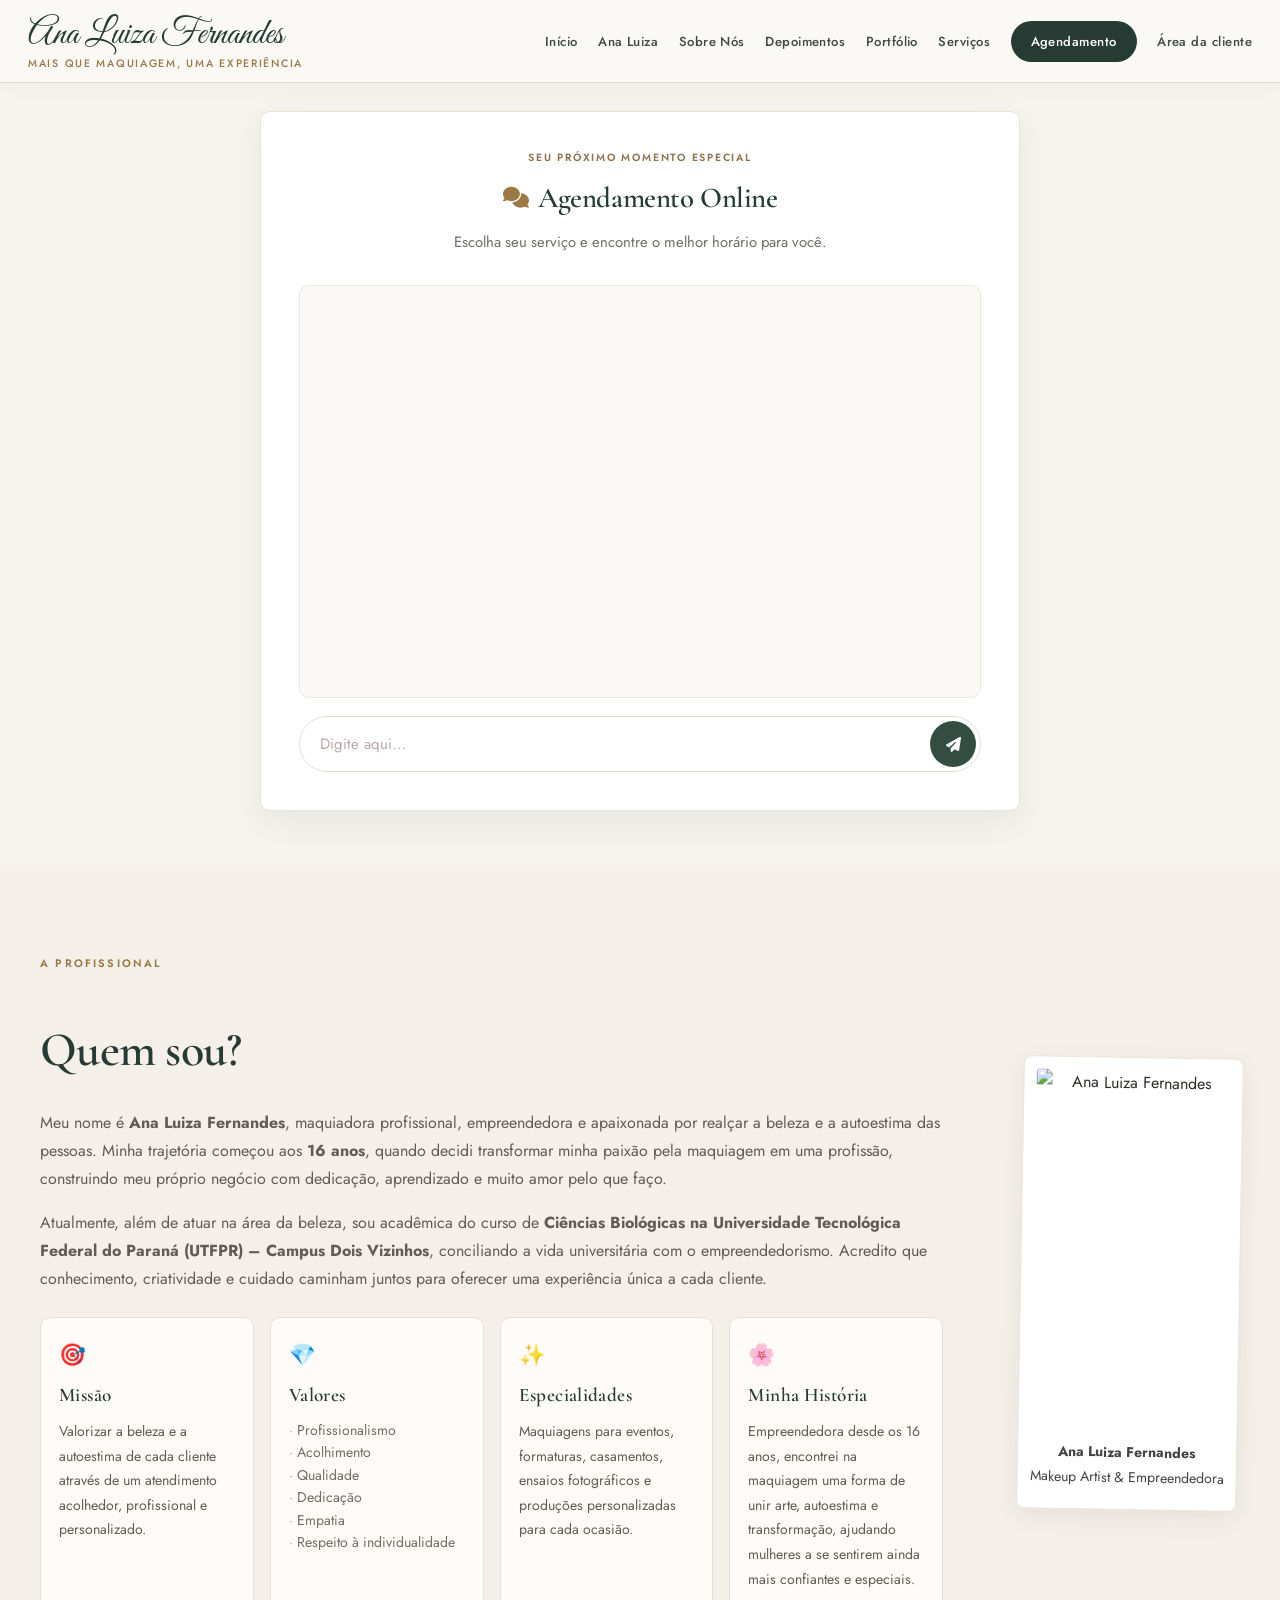
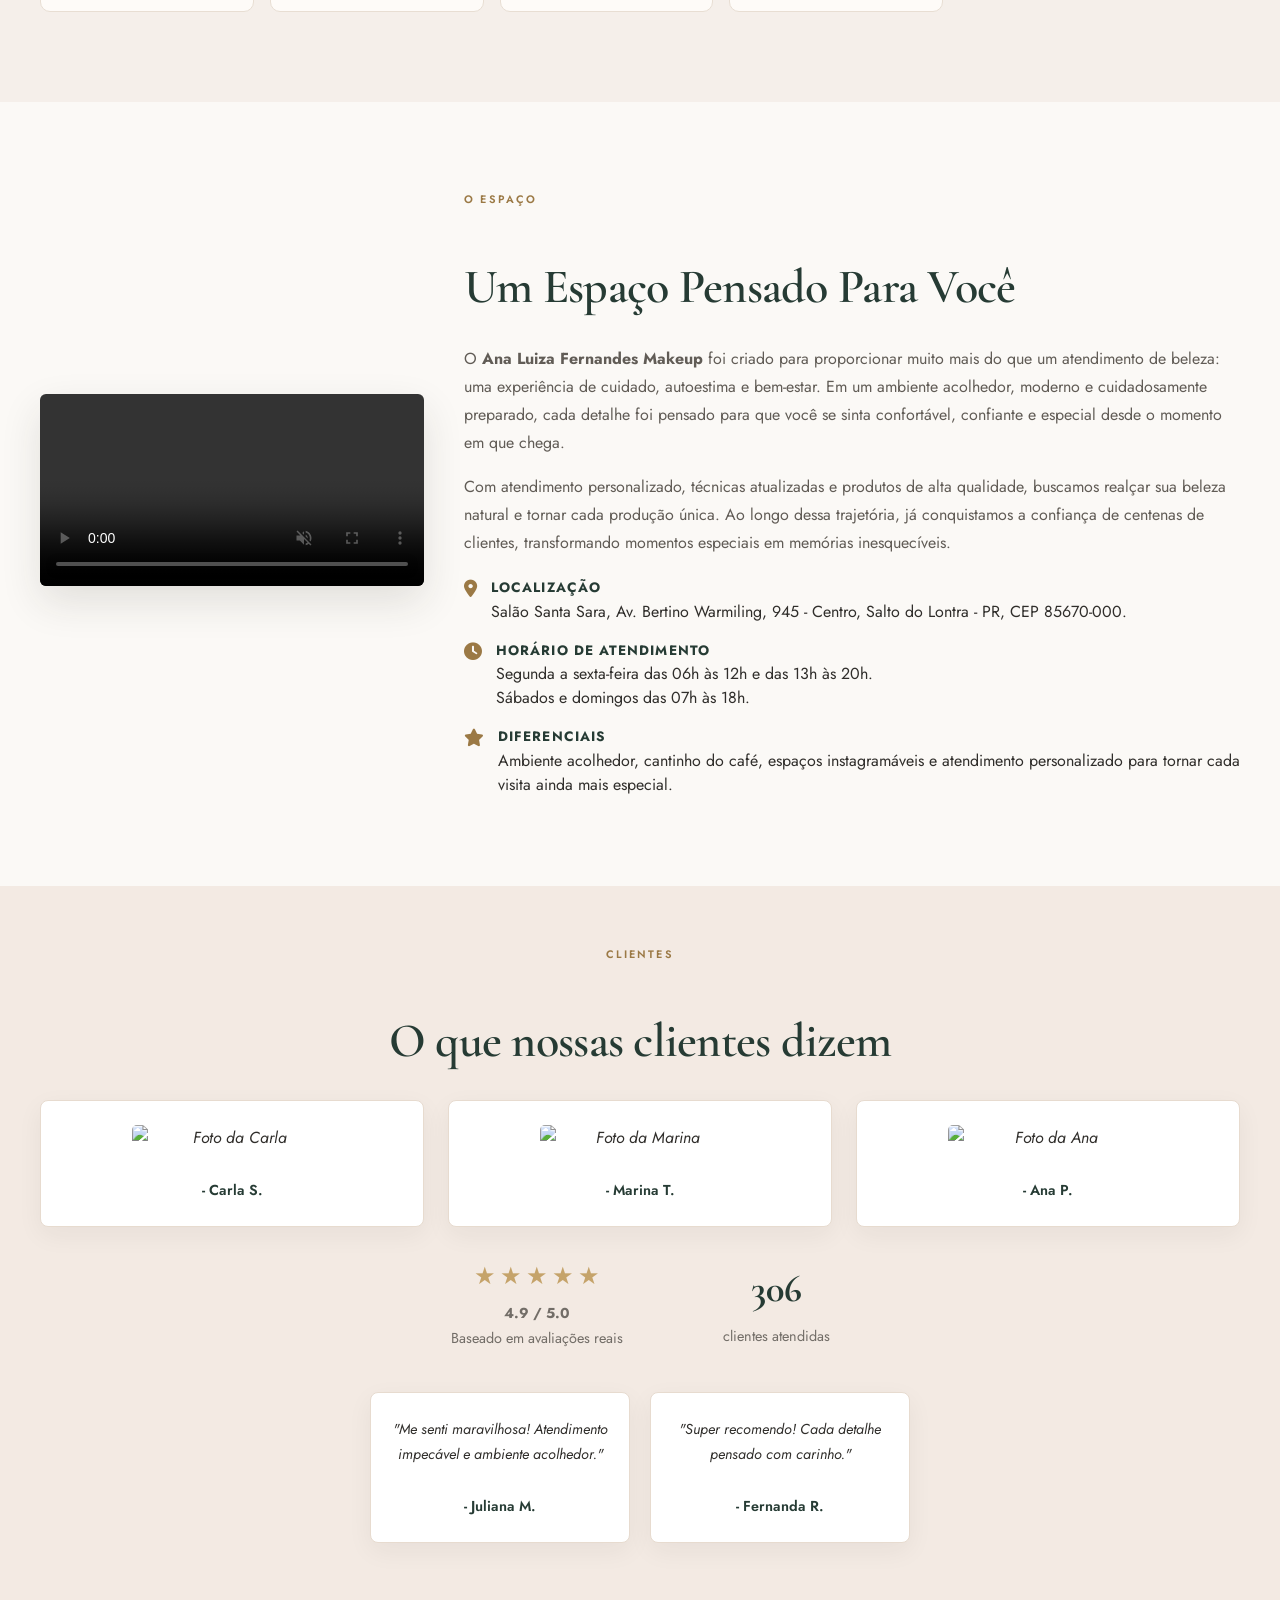
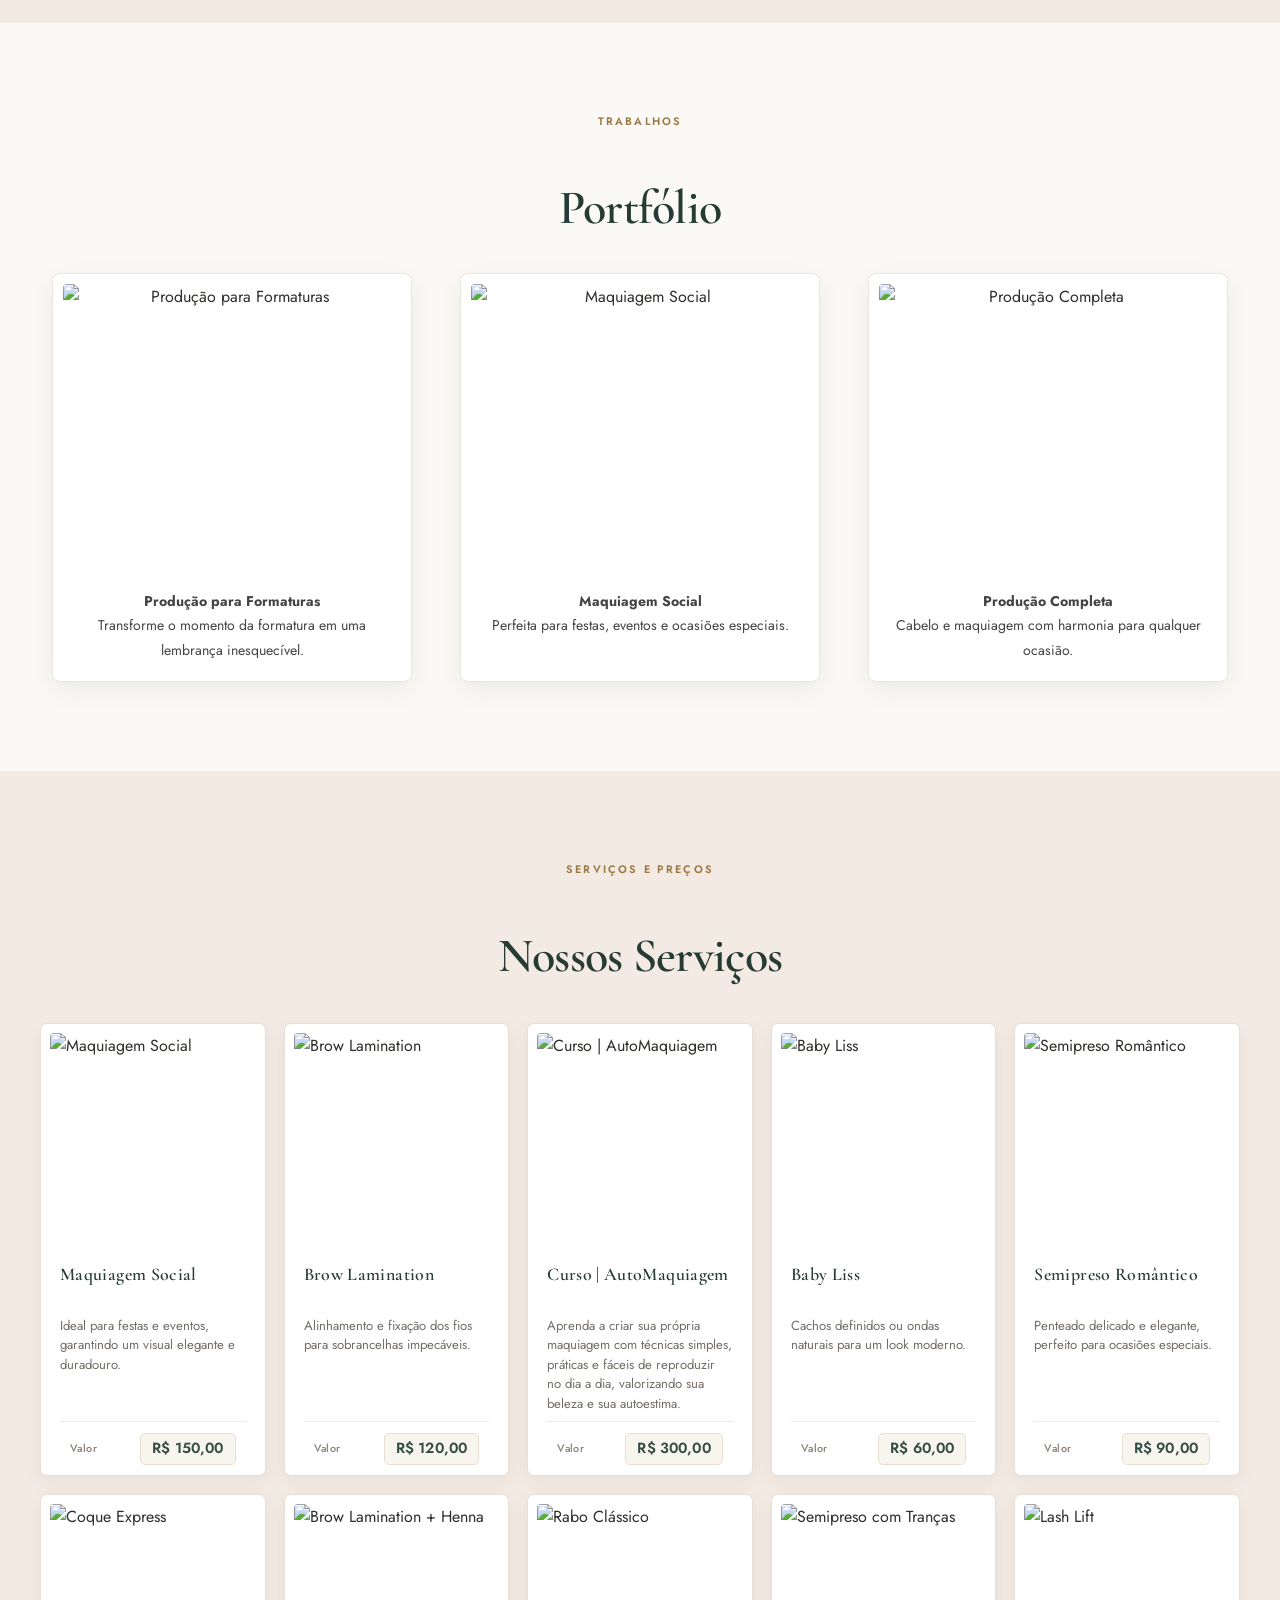
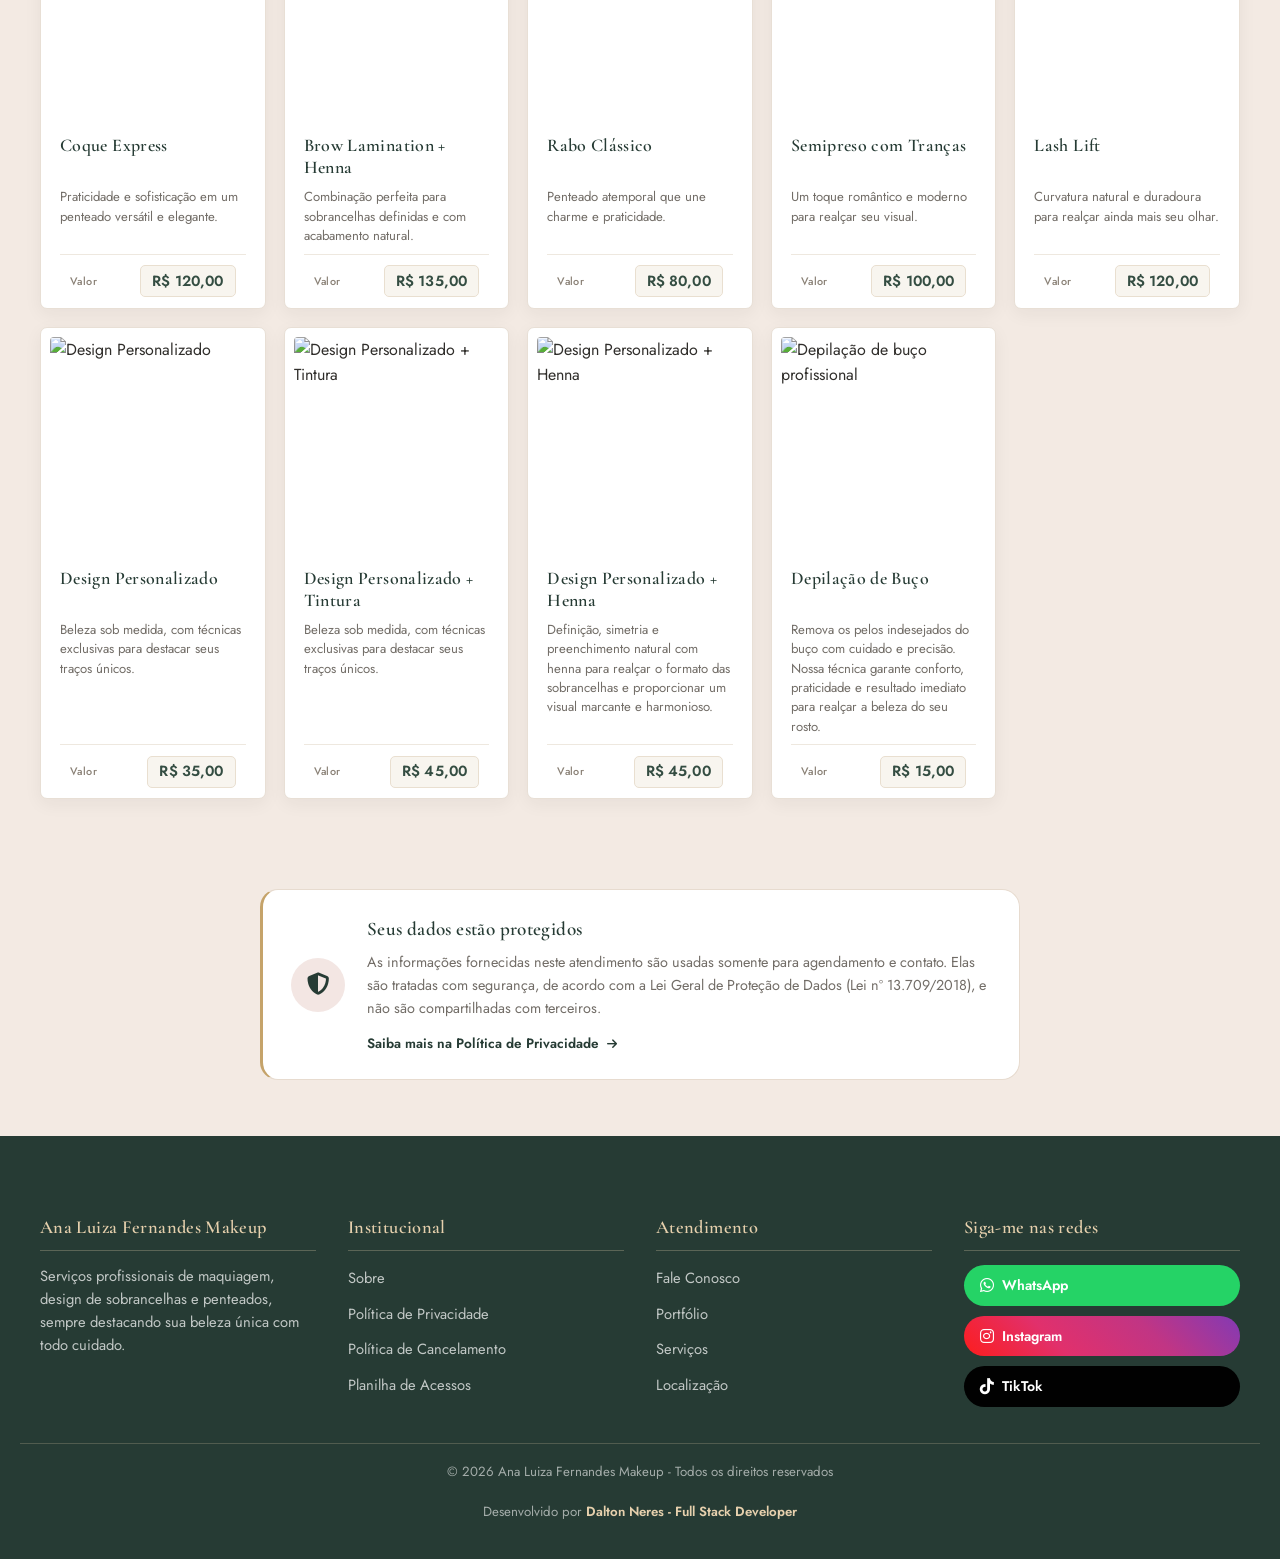
==== commit 9cb6b7ea: "melhorias" ====
--- a/index.html
+++ b/index.html
@@ -39,48 +39,65 @@
             <li><a href="#portfolio">Portfólio</a></li>
             <li><a href="#servicos">Serviços</a></li>
             <li><a href="#chat" class="nav-cta">Agendamento</a></li>
+            <li><a href="#area-cliente">Área da cliente</a></li>
           </ul>
         </nav>
       </div>
     </header>
 
-    <!-- Hero -->
-    <section id="home" class="hero">
-      <div class="container">
-
-        <!-- Texto de boas-vindas -->
-        <div class="hero-overlay">
-        <h2>Mais que Maquiagem, Uma Experiência</h2>
-        <span class="hero-eyebrow">
-        Permita-se viver um momento único de cuidado, autoestima e transformação.
-        </span>
-        </div>
-      </div>
-
-      <!-- Bot de Atendimento -->
-      <section id="chat" class="chat-section">
-        <div class="chat-container">
-          <!-- Título e descrição -->
-          <div class="chat-header">
-            <h2><i class="fa-solid fa-comments chat-icon" aria-hidden="true"></i> Agendamento Online</h2>
-            <p>
-              Use nosso autoatendimento para agendar seu horário de maquiagem de
-              forma rápida e prática.
-            </p>
-          </div>
-
-          <!-- Área de mensagens -->
-          <div id="chatMessages" class="chat-messages"></div>
-
-          <!-- Input do usuário -->
-          <div class="chat-input">
-            <input type="text" id="userInput" placeholder="Digite aqui..." />
-            <button id="sendBtn"><i class="fa-solid fa-paper-plane"></i></button>
-          </div>
-        </div>
-      </section>
+    <!-- Agendamento -->
+    <section id="home" class="chat-section">
+      <div id="chat" class="chat-container">
+        <div class="chat-header">
+          <span class="section-label">Seu próximo momento especial</span>
+          <h2><i class="fa-solid fa-comments chat-icon" aria-hidden="true"></i> Agendamento Online</h2>
+          <p>Escolha seu serviço e encontre o melhor horário para você.</p>
+        </div>
+        <div id="chatMessages" class="chat-messages"></div>
+        <div class="chat-input">
+          <input type="text" id="userInput" placeholder="Digite aqui..." title="Pressione Enter para enviar" aria-label="Digite sua mensagem. Pressione Enter para enviar." />
+          <button id="sendBtn" aria-label="Enviar mensagem"><i class="fa-solid fa-paper-plane"></i></button>
+        </div>
+      </div>
     </section>
-
+    <div id="clientAreaModal" class="client-area-modal" role="dialog" aria-modal="true" aria-labelledby="clientAreaTitle" hidden>
+    <section id="area-cliente" class="client-area-section">
+      <div class="client-area-shell">
+        <div class="client-area-card">
+          <button id="clientAreaClose" class="client-area-close" type="button" aria-label="Fechar área da cliente"><i class="fa-solid fa-xmark"></i></button>
+          <div class="client-area-heading">
+            <span class="section-label">SEU ESPAÇO EXCLUSIVO</span>
+            <h2 id="clientAreaTitle">Olá, <span id="clientGreetingName">seja bem-vinda</span>!</h2>
+            <p>Esta é a sua área da cliente. Consulte seus atendimentos e envie pedidos para a Ana.</p>
+          </div>
+          <div class="client-area-tabs" role="tablist" aria-label="Opções da área da cliente">
+            <button id="clientAppointmentsTab" class="is-active" type="button" role="tab" aria-selected="true">Meus agendamentos</button>
+            <button id="clientFeedbackTab" type="button" role="tab" aria-selected="false">Enviar feedback</button>
+          </div>
+          <div id="clientAppointmentsPanel">
+            <form id="clientLookupForm" class="client-access-form">
+              <label>Seu nome<input name="nome" type="text" autocomplete="name" maxlength="120" required placeholder="Nome usado no agendamento" /></label>
+              <label>Telefone com DDD<input name="telefone" type="tel" autocomplete="tel" inputmode="tel" maxlength="25" required placeholder="(00) 00000-0000" /></label>
+              <button class="client-primary-button client-full-width" type="submit">Consultar agendamentos</button>
+              <p id="clientLookupStatus" class="client-status client-full-width" role="status" aria-live="polite"></p>
+            </form>
+            <div id="clientAppointmentsList" class="client-appointments" hidden></div>
+          </div>
+          <form id="clientFeedbackForm" class="client-access-form" hidden>
+            <label>Seu nome<input name="nome" type="text" autocomplete="name" maxlength="120" required placeholder="Como gostaria de ser identificada?" /></label>
+            <label>Data do atendimento<input name="dataAtendimento" type="date" /></label>
+            <label>Sua avaliação
+              <select name="avaliacao" required><option value="5">★★★★★ — Amei</option><option value="4">★★★★☆ — Gostei muito</option><option value="3">★★★☆☆ — Foi bom</option><option value="2">★★☆☆☆ — Pode melhorar</option><option value="1">★☆☆☆☆ — Não foi como esperava</option></select>
+            </label>
+            <label class="client-full-width">Conte como foi sua experiência<textarea name="mensagem" maxlength="1000" required placeholder="Seu feedback ajuda a Ana a cuidar cada vez melhor de cada detalhe"></textarea></label>
+            <button class="client-primary-button client-full-width" type="submit">Enviar feedback</button>
+            <p class="client-access-note client-full-width">Seu feedback será analisado pela Ana antes de aparecer publicamente no site.</p>
+            <p id="clientFeedbackStatus" class="client-status client-full-width" role="status" aria-live="polite"></p>
+          </form>
+        </div>
+      </div>
+    </section>
+    </div>
 <!-- Quem sou -->
 <section id="quem" class="quem">
   <div class="container sobre-flex">
@@ -300,6 +317,7 @@
             <span>- Fernanda R.</span>
           </div>
         </div>
+        <div id="depoimentosAprovados" class="depoimentos-texto depoimentos-clientes-aprovados" aria-live="polite"></div>
       </div>
     </section>
 
@@ -346,66 +364,66 @@
         <span class="section-label">Serviços e Preços</span>
         <h2>Nossos Serviços</h2>
         <div class="servicos-grid">
-          <div class="polaroid">
+          <div class="polaroid" data-catalog-id="maquiagem-social">
             <img src="imgs/social.jpg" alt="Maquiagem Social" title="Maquiagem Social" />
             <h3>Maquiagem Social</h3>
             <p>
               Ideal para festas e eventos, garantindo um visual elegante e
               duradouro.
             </p>
-            <p class="servico-preco">R$ 150,00</p>
-          </div>
-
-          <div class="polaroid">
+            <div class="servico-price-row"><span>Valor</span><strong>R$ 150,00</strong></div>
+          </div>
+
+          <div class="polaroid" data-catalog-id="brow-lamination">
             <img src="imgs/brow.jpg" alt="Brow Lamination" title="Brow Lamination" />
             <h3>Brow Lamination</h3>
             <p>Alinhamento e fixação dos fios para sobrancelhas impecáveis.</p>
-            <p class="servico-preco">R$ 120,00</p>
-          </div>
-
-          <div class="polaroid">
+            <div class="servico-price-row"><span>Valor</span><strong>R$ 120,00</strong></div>
+          </div>
+
+          <div class="polaroid" data-catalog-id="curso-automaquiagem">
             <img src="imgs/automaquiagem.jpeg" alt="Curso | AutoMaquiagem" title="Curso | AutoMaquiagem" />
             <div class="portfolio-desc">
               <h3>Curso | AutoMaquiagem</h3>
               <p>
                 Aprenda a criar sua própria maquiagem com técnicas simples, práticas e fáceis de reproduzir no dia a dia, valorizando sua beleza e sua autoestima.
               </p>
-              <p class="servico-preco">R$ 300,00</p>
-            </div>
-          </div>
-
-          <div class="polaroid">
+              <div class="servico-price-row"><span>Valor</span><strong>R$ 300,00</strong></div>
+            </div>
+          </div>
+
+          <div class="polaroid" data-catalog-id="baby-liss">
             <img src="imgs/baby liss.jpg" alt="Baby Liss" title="Baby Liss" />
             <div class="portfolio-desc">
               <h3>Baby Liss</h3>
               <p>Cachos definidos ou ondas naturais para um look moderno.</p>
-              <p class="servico-preco">R$ 60,00</p>
-            </div>
-          </div>
-
-          <div class="polaroid">
+              <div class="servico-price-row"><span>Valor</span><strong>R$ 60,00</strong></div>
+            </div>
+          </div>
+
+          <div class="polaroid" data-catalog-id="semipreso-romantico">
             <img src="imgs/preso-romantico.jpg" alt="Semipreso Romântico" title="Semipreso Romântico" />
             <div class="portfolio-desc">
               <h3>Semipreso Romântico</h3>
               <p>
                 Penteado delicado e elegante, perfeito para ocasiões especiais.
               </p>
-              <p class="servico-preco">R$ 90,00</p>
-            </div>
-          </div>
-
-          <div class="polaroid">
+              <div class="servico-price-row"><span>Valor</span><strong>R$ 90,00</strong></div>
+            </div>
+          </div>
+
+          <div class="polaroid" data-catalog-id="coque-express">
             <img src="imgs/coque express.jpg" alt="Coque Express" title="Coque Express" />
             <div class="portfolio-desc">
               <h3>Coque Express</h3>
               <p>
                 Praticidade e sofisticação em um penteado versátil e elegante.
               </p>
-              <p class="servico-preco">R$ 120,00</p>
-            </div>
-          </div>
-
-          <div class="polaroid">
+              <div class="servico-price-row"><span>Valor</span><strong>R$ 120,00</strong></div>
+            </div>
+          </div>
+
+          <div class="polaroid" data-catalog-id="brow-lamination-henna">
             <img src="imgs/brow-henna.jpg" alt="Brow Lamination + Henna" title="Brow Lamination + Henna" />
             <div class="portfolio-desc">
               <h3>Brow Lamination + Henna</h3>
@@ -413,40 +431,40 @@
                 Combinação perfeita para sobrancelhas definidas e com acabamento
                 natural.
               </p>
-              <p class="servico-preco">R$ 135,00</p>
-            </div>
-          </div>
-
-          <div class="polaroid">
+              <div class="servico-price-row"><span>Valor</span><strong>R$ 135,00</strong></div>
+            </div>
+          </div>
+
+          <div class="polaroid" data-catalog-id="rabo-classico">
             <img src="imgs/classico.jpg" alt="Rabo Clássico" title="Rabo Clássico" />
             <div class="portfolio-desc">
               <h3>Rabo Clássico</h3>
               <p>Penteado atemporal que une charme e praticidade.</p>
-              <p class="servico-preco">R$ 80,00</p>
-            </div>
-          </div>
-
-          <div class="polaroid">
+              <div class="servico-price-row"><span>Valor</span><strong>R$ 80,00</strong></div>
+            </div>
+          </div>
+
+          <div class="polaroid" data-catalog-id="semipreso-com-trancas">
             <img src="imgs/preso tranças.jpg" alt="Semipreso com Tranças" title="Semipreso com Tranças" />
             <div class="portfolio-desc">
               <h3>Semipreso com Tranças</h3>
               <p>Um toque romântico e moderno para realçar seu visual.</p>
-              <p class="servico-preco">R$ 100,00</p>
-            </div>
-          </div>
-
-          <div class="polaroid">
+              <div class="servico-price-row"><span>Valor</span><strong>R$ 100,00</strong></div>
+            </div>
+          </div>
+
+          <div class="polaroid" data-catalog-id="lash-lift">
             <img src="imgs/lash lift.jpg" alt="Lash Lift" title="Lash Lift" />
             <div class="portfolio-desc">
               <h3>Lash Lift</h3>
               <p>
                 Curvatura natural e duradoura para realçar ainda mais seu olhar.
               </p>
-              <p class="servico-preco">R$ 120,00</p>
-            </div>
-          </div>
-
-          <div class="polaroid">
+              <div class="servico-price-row"><span>Valor</span><strong>R$ 120,00</strong></div>
+            </div>
+          </div>
+
+          <div class="polaroid" data-catalog-id="design-personalizado">
             <img src="imgs/design.jpg" alt="Design Personalizado" title="Design Personalizado" />
             <div class="portfolio-desc">
               <h3>Design Personalizado</h3>
@@ -454,11 +472,11 @@
                 Beleza sob medida, com técnicas exclusivas para destacar seus
                 traços únicos.
               </p>
-              <p class="servico-preco">R$ 35,00</p>
-            </div>
-          </div>
-
-          <div class="polaroid">
+              <div class="servico-price-row"><span>Valor</span><strong>R$ 35,00</strong></div>
+            </div>
+          </div>
+
+          <div class="polaroid" data-catalog-id="design-personalizado-tintura">
             <img src="imgs/design-tintura.jpg" alt="Design Personalizado + Tintura" title="Design Personalizado + Tintura" />
             <div class="portfolio-desc">
               <h3>Design Personalizado + Tintura</h3>
@@ -466,11 +484,11 @@
                 Beleza sob medida, com técnicas exclusivas para destacar seus
                 traços únicos.
               </p>
-              <p class="servico-preco">R$ 45,00</p>
-            </div>
-          </div>
-
-            <div class="polaroid">
+              <div class="servico-price-row"><span>Valor</span><strong>R$ 45,00</strong></div>
+            </div>
+          </div>
+
+            <div class="polaroid" data-catalog-id="design-personalizado-henna">
             <img src="imgs/design-henna.JPEG" alt="Design Personalizado + Henna" title="Design Personalizado + Henna" />
             <div class="portfolio-desc">
               <h3>Design Personalizado + Henna</h3>
@@ -478,11 +496,11 @@
                 Definição, simetria e preenchimento natural com henna para realçar o
                 formato das sobrancelhas e proporcionar um visual marcante e harmonioso.
               </p>
-              <p class="servico-preco">R$ 45,00</p>
-            </div>
-          </div>
-
-          <div class="polaroid">
+              <div class="servico-price-row"><span>Valor</span><strong>R$ 45,00</strong></div>
+            </div>
+          </div>
+
+          <div class="polaroid" data-catalog-id="depilacao-de-buco">
             <img src="imgs/buço.jpg" alt="Depilação de buço profissional" title="Depilação de buço profissional" />
             <div class="portfolio-desc">
               <h3>Depilação de Buço</h3>
@@ -491,7 +509,7 @@
                 Nossa técnica garante conforto, praticidade e resultado imediato
                 para realçar a beleza do seu rosto.
               </p>
-              <p class="servico-preco">R$ 15,00</p>
+              <div class="servico-price-row"><span>Valor</span><strong>R$ 15,00</strong></div>
             </div>
           </div>
         </div>
@@ -724,4 +742,6 @@
 
     <script type="module" src="script.js"></script>
   </body>
-</html>+</html>
+
+
--- a/style.css
+++ b/style.css
@@ -1044,4 +1044,586 @@
 .chat-icon {
   color: var(--dourado);
   font-size: 1.3rem;
-}+}
+/* ── Direção visual refinada ─────────────────── */
+:root {
+  --rosa: #f3e6e3;
+  --rosa-med: #ead1cc;
+  --rosa-dark: #c98f82;
+  --dourado: #c5a36a;
+  --dourado-dk: #9b7945;
+  --verde: #263b34;
+  --verde-lt: #3d5a4e;
+  --off-white: #fbf9f6;
+  --text: #302e2b;
+  --text-soft: #726d67;
+  --radius-sm: 10px;
+  --radius-md: 18px;
+  --radius-lg: 24px;
+  --shadow-sm: 0 8px 24px rgba(44, 38, 32, .07);
+  --shadow-md: 0 16px 40px rgba(44, 38, 32, .12);
+  --shadow-lg: 0 24px 60px rgba(24, 30, 26, .2);
+}
+
+body { background: var(--off-white); color: var(--text); }
+section { padding: clamp(56px, 7vw, 92px) 20px; }
+h2 { color: var(--verde); font-size: clamp(2rem, 4vw, 3rem); letter-spacing: -.015em; }
+p { line-height: 1.75; }
+.container { max-width: 1240px; }
+
+header {
+  background: rgba(251, 249, 246, .96);
+  border-bottom: 1px solid rgba(197, 163, 106, .35);
+  box-shadow: 0 5px 24px rgba(44, 38, 32, .035);
+  backdrop-filter: blur(14px);
+}
+header.scrolled { background: rgba(251, 249, 246, .97); }
+.header-content { max-width: 1320px; min-height: 82px; padding: 10px 28px; }
+.header-title { color: var(--verde); font-size: 2.25rem; }
+.header-subtitle { color: var(--dourado-dk); font-size: .67rem; letter-spacing: .16em; }
+nav ul { align-items: center; gap: clamp(12px, 1.6vw, 23px); }
+nav ul li a { color: #3d4942; font-size: .82rem; letter-spacing: .035em; }
+.nav-cta { background: var(--verde) !important; padding: 11px 20px !important; }
+
+.hero {
+  position: relative;
+  isolation: isolate;
+  min-height: min(690px, 76vw);
+  display: flex;
+  align-items: center;
+  text-align: left;
+  padding: 70px 20px;
+  color: #fff;
+  background: #252a27 url('imgs/banner 01.jpg') center 42% / cover no-repeat;
+}
+.hero::before {
+  content: '';
+  position: absolute;
+  inset: 0;
+  z-index: -1;
+  background: linear-gradient(90deg, rgba(18, 25, 22, .83) 0%, rgba(24, 30, 27, .65) 36%, rgba(24, 30, 27, .1) 76%), linear-gradient(0deg, rgba(19, 25, 22, .28), transparent 45%);
+}
+.hero-content { width: 100%; }
+.hero-overlay { max-width: 650px; margin: 0; }
+.hero-kicker { display: inline-flex; align-items: center; gap: 9px; color: #e6c991; font-size: .72rem; font-weight: 600; letter-spacing: .2em; text-transform: uppercase; margin-bottom: 22px; }
+.hero-kicker i { font-size: .8rem; }
+.hero-overlay h1 { color: #fff; font-family: var(--font-display); font-weight: 400; font-size: clamp(3.1rem, 6vw, 5.5rem); line-height: .99; letter-spacing: -.025em; margin: 0 0 22px; }
+.hero-overlay h1 em { color: #e8d5b1; font-weight: 300; }
+.hero-description { max-width: 470px; color: rgba(255,255,255,.82); font-size: 1.02rem; margin: 0 0 30px; line-height: 1.8; }
+.hero-cta { margin: 0; padding: 15px 24px; background: #e6d0ad; color: #273a32; border-radius: 4px; box-shadow: none; font-size: .88rem; letter-spacing: .04em; }
+.hero-cta:hover { background: #f0dfc5; box-shadow: 0 12px 28px rgba(0,0,0,.16); }
+.hero-cta i { font-size: .8rem; }
+.hero-signature { display: flex; align-items: center; gap: 12px; margin-top: 42px; color: rgba(255,255,255,.9); font-family: var(--font-display); font-size: 1.18rem; }
+.hero-signature > span:last-child { color: rgba(255,255,255,.68); font: 400 .72rem var(--font-body); letter-spacing: .08em; text-transform: uppercase; }
+.hero-line { display: inline-block; width: 34px; height: 1px; background: #d7bb88; }
+
+.chat-section { background: #f3eae3; padding: 56px 20px; }
+.chat-container { width: 650px; background: #fffdfa; padding: clamp(22px, 4vw, 36px); border: 1px solid #e6d9cb; border-radius: 8px; box-shadow: 0 18px 50px rgba(48, 41, 34, .1); gap: 18px; }
+.chat-header { padding: 0 0 8px; }
+.chat-header .section-label { margin-bottom: 8px; }
+.chat-header h2 { font-size: 1.65rem; margin-bottom: 8px; }
+.chat-header p { color: var(--text-soft); font-size: .93rem; }
+.chat-messages { background: #faf6f1; border: 1px solid #eee4d9; }
+.bot { background: #e9dece; color: #38342f; }
+.user { background: #dce5df; color: #263b34; }
+.chat-input, .chat-input:focus-within { background: white; border-color: #ded4c9; box-shadow: none; }
+.chat-input button { background: var(--verde); box-shadow: none; }
+
+.quem { background: #f5efea; }
+.sobre { background: #fbf9f6; }
+.quem .sobre-flex { gap: clamp(36px, 6vw, 84px); }
+.sobre-texto { min-width: min(100%, 340px); }
+.sobre-texto p { color: #615c56; }
+.section-label { color: var(--dourado-dk); font-size: .68rem; letter-spacing: .2em; }
+.polaroid { border: 1px solid #ece5dc; border-radius: 8px; box-shadow: var(--shadow-sm); }
+.quem > .container > .polaroid, .quem .polaroid { transform: rotate(1deg); }
+.quem .polaroid img { width: min(300px, 100%); height: 360px; border-radius: 4px; }
+.valor-card { border-color: #e8ded3; border-radius: 10px; background: rgba(255,253,250,.9); text-align: left; }
+.valor-icon { font-size: 1.35rem; }
+.valor-card h3 { font-size: 1.2rem; }
+.sobre-video video { width: clamp(270px, 30vw, 390px); max-height: 520px; object-fit: cover; border: 0; border-radius: 6px; box-shadow: var(--shadow-md); }
+.info-list li i { color: var(--dourado-dk); }
+
+.depoimentos { background: #f3eae3; }
+.depoimento { border: 1px solid #e7dbcf; border-radius: 8px; box-shadow: 0 8px 26px rgba(44,38,32,.055); }
+.depoimento-img { border: 0; border-radius: 5px; }
+.avaliacao-resumo { gap: clamp(38px, 8vw, 100px); }
+.portfolio { background: #fbf9f6; }
+.portfolio-grid { gap: 24px; margin-top: 26px; }
+.portfolio-grid .polaroid { width: 100%; max-width: 360px; padding: 10px 10px 18px; }
+.portfolio-grid .polaroid img { width: 100%; height: 290px; border-radius: 4px; }
+.portfolio-grid .polaroid p { padding: 5px 8px 0; }
+.servicos { background: #f3eae3; }
+.servicos-grid { gap: 20px; margin-top: 28px; }
+.servicos-grid .polaroid { width: 100%; max-width: 360px; height: 100%; overflow: hidden; padding: 10px 10px 20px; align-items: stretch; }
+.servicos-grid .polaroid img { width: 100%; height: 240px; border-radius: 4px; margin-bottom: 12px; }
+.servicos-grid .polaroid h3 { font-size: 1.15rem; margin: 4px 8px 6px; text-align: left; }
+.servicos-grid .polaroid p { text-align: left; padding: 0 8px; }
+.servicos-grid .portfolio-desc { padding: 0 8px; text-align: left; }
+.servicos-grid .portfolio-desc h3, .servicos-grid .portfolio-desc p { padding-left: 0; padding-right: 0; }
+.servico-preco { color: var(--verde) !important; background: #f5efea; border: 0; border-radius: 3px; padding: 6px 10px; font-family: var(--font-body); font-size: .95rem !important; }
+.lgpd-info { background: #f3eae3; }
+.lgpd-card { border: 1px solid #e7dbcf; border-left: 3px solid var(--dourado); box-shadow: none; }
+.footer { background: #263b34; border: 0; color: rgba(255,255,255,.78); padding-top: 58px; }
+.footer-col h3 { color: #e6d0ad; border-color: rgba(230,208,173,.28); }
+.footer-col p, .footer-col ul li a { color: rgba(255,255,255,.72); }
+.footer-col ul li a:hover { color: #f1d8ad; }
+.footer-bottom { border-color: rgba(230,208,173,.22); color: rgba(255,255,255,.58); }
+.footer-bottom a { color: #e6d0ad; }
+
+@media (max-width: 900px) {
+  .hero { min-height: 610px; background-position: 57% center; }
+  .hero::before { background: linear-gradient(90deg, rgba(18,25,22,.82), rgba(24,30,27,.5) 58%, rgba(24,30,27,.12)); }
+  .header-content { min-height: 72px; }
+  #main-nav.nav-open ul { top: 72px; background: rgba(251,249,246,.98); border-color: #e4d4bf; }
+  .servicos-grid { grid-template-columns: repeat(2, minmax(0, 1fr)); }
+}
+@media (max-width: 600px) {
+  section { padding: 58px 16px; }
+  .header-content { padding: 9px 18px; }
+  .hero { min-height: 640px; padding: 62px 18px; background-position: 59% center; }
+  .hero::before { background: linear-gradient(90deg, rgba(18,25,22,.82), rgba(24,30,27,.53) 75%, rgba(24,30,27,.2)); }
+  .hero-overlay h1 { font-size: clamp(3rem, 12vw, 4.2rem); }
+  .hero-description { max-width: 360px; font-size: .95rem; }
+  .hero-signature { margin-top: 34px; font-size: 1rem; }
+  .hero-signature > span:last-child { font-size: .62rem; }
+  .chat-section { padding: 38px 14px; }
+  .chat-container { width: 100%; padding: 22px 16px; }
+  .servicos-grid { grid-template-columns: 1fr; }
+  .servicos-grid .polaroid { max-width: 420px; }
+  .portfolio-grid .polaroid { max-width: 420px; }
+  .quem .polaroid img { width: 100%; max-width: 300px; height: 340px; }
+  .sobre-flex { gap: 28px; }
+}
+
+/* ── Ajustes após retorno: agendamento em primeiro plano ── */
+.chat-section {
+  display: grid;
+  grid-template-columns: minmax(280px, .88fr) minmax(440px, 1.12fr);
+  align-items: stretch;
+  gap: clamp(20px, 3vw, 38px);
+  max-width: 1240px;
+  margin: 0 auto;
+  padding: 36px 20px 48px;
+  background: var(--off-white);
+}
+.chat-intro {
+  position: relative;
+  isolation: isolate;
+  display: flex;
+  flex-direction: column;
+  justify-content: flex-end;
+  min-height: 450px;
+  overflow: hidden;
+  padding: clamp(28px, 4vw, 48px);
+  color: white;
+  background: #303632 url('imgs/banner 01.jpg') 58% center / cover no-repeat;
+  border-radius: 8px;
+}
+.chat-intro::before {
+  content: '';
+  position: absolute;
+  inset: 0;
+  z-index: -1;
+  background: linear-gradient(0deg, rgba(20, 27, 23, .88), rgba(20, 27, 23, .22) 90%);
+}
+.chat-intro-kicker { color: #e6d0ad; font-size: .65rem; font-weight: 600; letter-spacing: .16em; line-height: 1.6; text-transform: uppercase; }
+.chat-intro h1 { max-width: 430px; margin: 12px 0; color: white; font: 400 clamp(2.2rem, 4vw, 3.5rem)/1.02 var(--font-display); }
+.chat-intro p { max-width: 400px; margin: 0 0 22px; color: rgba(255,255,255,.84); font-size: .91rem; line-height: 1.7; }
+.chat-intro-note { color: #ead5b3; font-size: .7rem; letter-spacing: .04em; }
+.chat-intro-note i { margin-right: 6px; }
+.chat-container { width: 100%; max-width: 590px; min-height: 450px; justify-content: flex-start; background: white; }
+.chat-header h2 { font-size: 1.75rem; }
+.chat-header .chat-icon { color: var(--dourado-dk); }
+.chat-messages { max-height: 330px; min-height: 130px; flex: 1; }
+
+/* Banner de apresentação passa a apoiar o agendamento */
+.hero { min-height: 300px; padding: 44px 20px; background-position: center 43%; }
+.hero::before { background: linear-gradient(90deg, rgba(18,25,22,.78), rgba(24,30,27,.34) 68%, rgba(24,30,27,.12)); }
+.hero-overlay { max-width: 620px; }
+.hero-kicker { margin-bottom: 10px; }
+.hero-overlay h1 { font-size: clamp(2.2rem, 4vw, 3.4rem); margin-bottom: 10px; }
+.hero-description { display: none; }
+.hero-signature { margin-top: 15px; }
+.hero-cta { padding: 11px 17px; font-size: .78rem; }
+
+/* Serviços: cartões iguais e preços alinhados */
+.servicos-grid { grid-template-columns: repeat(auto-fit, minmax(225px, 1fr)); align-items: stretch; gap: 18px; }
+.servicos-grid > .polaroid {
+  display: flex;
+  flex-direction: column;
+  width: 100%;
+  max-width: none;
+  min-width: 0;
+  height: 100%;
+  padding: 9px 9px 0;
+  overflow: hidden;
+  text-align: left;
+  background: #fff;
+  border: 1px solid #e8dfd5;
+  border-radius: 7px;
+  box-shadow: 0 5px 18px rgba(44,38,32,.055);
+}
+.servicos-grid > .polaroid:hover { transform: translateY(-3px); box-shadow: 0 12px 26px rgba(44,38,32,.1); }
+.servicos-grid > .polaroid > img { flex: 0 0 215px; width: 100%; height: 215px; margin: 0 0 10px; object-fit: cover; border-radius: 4px; }
+.servicos-grid > .polaroid > h3 { margin: 5px 10px 3px; min-height: 2.8em; color: var(--verde); font: 600 1.12rem/1.25 var(--font-display); }
+.servicos-grid > .polaroid > p:not(.servico-preco) { display: -webkit-box; -webkit-box-orient: vertical; -webkit-line-clamp: 3; overflow: hidden; min-height: 4.4em; margin: 0 10px 8px; padding: 0; color: var(--text-soft); font-size: .82rem; line-height: 1.48; }
+.servicos-grid > .polaroid > .portfolio-desc { display: flex; flex: 1; flex-direction: column; padding: 0 10px; text-align: left; }
+.servicos-grid .portfolio-desc h3 { min-height: 2.8em; margin: 5px 0 3px; font: 600 1.12rem/1.25 var(--font-display); }
+.servicos-grid .portfolio-desc p:not(.servico-preco) { display: -webkit-box; -webkit-box-orient: vertical; -webkit-line-clamp: 3; overflow: hidden; min-height: 4.4em; margin: 0 0 8px; padding: 0; color: var(--text-soft); font-size: .82rem; line-height: 1.48; }
+.servicos-grid .servico-preco { display: block; flex: 0 0 auto; width: 100%; margin: auto 0 0 !important; padding: 12px 10px 14px; border: 0; border-top: 1px solid #eee7de; border-radius: 0; background: transparent; color: var(--verde) !important; text-align: right; font: 600 1rem/1 var(--font-body) !important; letter-spacing: .01em; }
+
+@media (max-width: 900px) {
+  .chat-section { grid-template-columns: minmax(235px, .78fr) minmax(360px, 1.22fr); padding-top: 26px; gap: 16px; }
+  .chat-intro, .chat-container { min-height: 430px; }
+  .chat-intro { padding: 26px; }
+  .servicos-grid { grid-template-columns: repeat(2, minmax(0, 1fr)); }
+}
+@media (max-width: 700px) {
+  .chat-section { grid-template-columns: 1fr; padding: 20px 14px 34px; gap: 14px; }
+  .chat-intro { min-height: 210px; padding: 24px; background-position: 56% 40%; }
+  .chat-intro h1 { max-width: 360px; margin: 8px 0; font-size: 2.35rem; }
+  .chat-intro p { max-width: 480px; margin-bottom: 10px; font-size: .84rem; }
+  .chat-intro-note { font-size: .64rem; }
+  .chat-container { min-height: 390px; padding: 20px 16px; }
+  .chat-header h2 { font-size: 1.45rem; }
+  .chat-messages { min-height: 120px; max-height: 260px; }
+  .hero { min-height: 260px; padding: 32px 16px; }
+  .hero-overlay h1 { font-size: 2.35rem; }
+  .servicos-grid { grid-template-columns: repeat(2, minmax(0, 1fr)); gap: 12px; }
+  .servicos-grid > .polaroid > img { flex-basis: 150px; height: 150px; }
+  .servicos-grid > .polaroid > h3, .servicos-grid .portfolio-desc h3 { min-height: 3.1em; font-size: 1rem; }
+  .servicos-grid > .polaroid > p:not(.servico-preco), .servicos-grid .portfolio-desc p:not(.servico-preco) { min-height: 5.3em; font-size: .76rem; }
+  .servicos-grid .servico-preco { padding: 10px 8px 12px; font-size: .9rem !important; }
+}
+@media (max-width: 390px) {
+  .servicos-grid { grid-template-columns: 1fr; }
+  .servicos-grid > .polaroid > img { flex-basis: 210px; height: 210px; }
+}
+.chat-section { grid-template-columns: minmax(440px, 1.12fr) minmax(280px, .88fr); }
+@media (max-width: 900px) { .chat-section { grid-template-columns: minmax(360px, 1.22fr) minmax(235px, .78fr); } }
+@media (max-width: 700px) { .chat-section { grid-template-columns: 1fr; } }
+/* ── Abertura limpa: foco total no chatbot ───── */
+.chat-section {
+  display: flex;
+  justify-content: center;
+  max-width: none;
+  margin: 0;
+  padding: 28px 18px 54px;
+  background: #f7f4ef;
+}
+.chat-container {
+  width: min(100%, 760px);
+  max-width: 760px;
+  min-height: 470px;
+  padding: clamp(22px, 4vw, 38px);
+  background: #fff;
+  border: 1px solid #e9e2d8;
+  border-radius: 10px;
+  box-shadow: 0 12px 36px rgba(38, 59, 52, .08);
+}
+.chat-header { padding-bottom: 12px; }
+.chat-header .section-label { color: #8b7452; font-size: .65rem; letter-spacing: .17em; }
+.chat-header h2 { margin: 5px 0 8px; font-size: 1.8rem; }
+.chat-header p { color: #726d67; }
+.chat-messages { min-height: 180px; max-height: 360px; background: #faf9f6; border-color: #ebe6de; }
+.chat-input { border-color: #e4ded5; background: #fff; }
+.chat-input button { background: #344d42; }
+
+/* Preços em uma linha discreta e igual em todos os serviços */
+.servicos-grid > .polaroid { padding-bottom: 0; }
+.servicos-grid .servico-price-row {
+  display: flex;
+  align-items: center;
+  justify-content: space-between;
+  gap: 12px;
+  width: 100%;
+  margin: auto 0 0;
+  padding: 13px 10px 14px;
+  border-top: 1px solid #eee9e2;
+  color: #77736c;
+  font-size: .72rem;
+  letter-spacing: .04em;
+  text-transform: uppercase;
+}
+.servicos-grid .servico-price-row strong {
+  color: #263b34;
+  font: 600 1rem/1 var(--font-body);
+  letter-spacing: 0;
+  white-space: nowrap;
+}
+.servicos-grid .portfolio-desc .servico-price-row { margin-top: auto; }
+@media (max-width: 700px) {
+  .chat-section { padding: 16px 12px 38px; }
+  .chat-container { min-height: 420px; padding: 20px 16px; }
+  .chat-header h2 { font-size: 1.5rem; }
+  .chat-messages { min-height: 160px; max-height: 300px; }
+}
+
+/* Catálogo com valores padronizados e discretos */
+.servicos-grid .servico-price-row {
+  min-height: 58px;
+  margin-top: auto;
+  padding: 10px 8px;
+  border-top: 1px solid #eee8df;
+  color: #8a8176;
+  font-size: .64rem;
+  font-weight: 500;
+  letter-spacing: .11em;
+}
+.servicos-grid .servico-price-row strong {
+  display: inline-flex;
+  align-items: center;
+  min-height: 36px;
+  padding: 0 13px;
+  border: 1px solid #e9dfd0;
+  border-radius: 5px;
+  background: #f8f5ef;
+  color: #344d42;
+  font: 600 .98rem/1 var(--font-body);
+  letter-spacing: .01em;
+}
+@media (max-width: 600px) {
+  .servicos-grid .servico-price-row { min-height: 54px; font-size: .59rem; }
+  .servicos-grid .servico-price-row strong { min-height: 34px; padding: 0 10px; font-size: .9rem; }
+}
+
+/* Alinha a faixa de valor à mesma coluna de conteúdo em todos os cartões */
+.servicos-grid > .polaroid > .servico-price-row {
+  width: calc(100% - 20px);
+  margin-right: 10px;
+  margin-left: 10px;
+}
+.servicos-grid .servico-price-row {
+  box-sizing: border-box;
+  min-height: 54px;
+  padding: 8px 10px;
+  text-transform: none;
+  letter-spacing: .04em;
+}
+.servicos-grid .servico-price-row span {
+  font-size: .68rem;
+  line-height: 1.2;
+}
+.servicos-grid .servico-price-row strong {
+  min-height: 32px;
+  padding: 0 11px;
+  font-size: .92rem;
+}
+@media (max-width: 600px) {
+  .servicos-grid > .polaroid > .servico-price-row { width: calc(100% - 20px); }
+  .servicos-grid .servico-price-row { min-height: 50px; }
+  .servicos-grid .servico-price-row span { font-size: .62rem; }
+  .servicos-grid .servico-price-row strong { min-height: 30px; font-size: .86rem; }
+}
+
+/* Descrições completas com altura natural, preservando o alinhamento dos cartões */
+.servicos-grid > .polaroid[hidden] { display: none !important; }
+.servicos-grid > .polaroid > p:not(.servico-preco),
+.servicos-grid .portfolio-desc p:not(.servico-preco) {
+  display: block;
+  min-height: 0;
+  height: auto;
+  overflow: visible;
+  -webkit-line-clamp: unset;
+  -webkit-box-orient: initial;
+  text-overflow: clip;
+  white-space: normal;
+  overflow-wrap: anywhere;
+}
+.chat-procedure-options { display: grid; grid-template-columns: 1fr; gap: 8px; margin: 10px 0; }
+.chat-procedure-options .chat-option-btn {
+  display: flex;
+  flex-direction: column;
+  align-items: flex-start;
+  gap: 5px;
+  width: 100%;
+  margin: 0;
+  padding: 11px 14px;
+  border: 1px solid #e5ddd1;
+  border-radius: 8px;
+  background: #fff;
+  color: #344d42;
+  text-align: left;
+  transform: none;
+}
+.chat-procedure-options .chat-option-btn:hover { border-color: #a99a7d; background: #f8f5ef; transform: translateY(-1px); }
+.chat-procedure-options .chat-option-btn.selected { border-color: #344d42; background: #edf2ee; box-shadow: inset 3px 0 #344d42; }
+.chat-option-title { font-size: .86rem; font-weight: 600; }
+.chat-option-duration { display: inline-flex; align-items: center; gap: 6px; color: #718174; font-size: .72rem; font-weight: 500; }
+.chat-option-description { color: #77736c; font-size: .74rem; font-weight: 400; line-height: 1.45; }
+.chat-procedure-options .chat-finish-selection { align-items: center; margin-top: 4px; background: #344d42; color: #fff; text-align: center; }
+.chat-procedure-options .chat-finish-selection:hover { background: #405d50; color: #fff; }
+@media (max-width: 600px) {
+  .chat-procedure-options .chat-option-btn { padding: 10px 12px; }
+  .chat-option-title { font-size: .8rem; }
+  .chat-option-description { font-size: .7rem; }
+}
+.chat-horario-acoes { flex: 0 0 100%; display: grid; grid-template-columns: repeat(2, minmax(0, 1fr)); gap: 8px; margin-top: 10px; }
+
+/* Duração média do catálogo, visível na vitrine e nas opções do chat */
+.servicos-grid .servico-duration-row {
+  display: flex;
+  align-items: center;
+  gap: 7px;
+  width: calc(100% - 20px);
+  min-height: 42px;
+  margin: 0 10px;
+  padding: 8px 10px;
+  border-top: 1px solid #f0ece5;
+  color: #748076;
+  font-size: .7rem;
+}
+.servicos-grid .servico-duration-row > i { color: #8b9d8d; }
+.servicos-grid .servico-duration-row span { flex: 1; }
+.servicos-grid .servico-duration-row strong { color: #48614e; font-size: .74rem; font-weight: 650; white-space: nowrap; }
+.servicos-grid .catalogo-servico-card { display: flex; min-height: 100%; flex-direction: column; align-self: stretch; }
+.servicos-grid .catalogo-servico-card > h3 { margin: 18px 12px 8px; color: #344d42; text-align: left; }
+.servicos-grid .catalogo-servico-card > p { flex: 1; width: calc(100% - 20px); margin: 0 10px 12px; padding: 12px; border-radius: 8px; background: #fff; color: #5e655e; font-size: .83rem; line-height: 1.5; text-align: left; }
+.servicos-grid .catalogo-servico-card > .servico-price-row { width: calc(100% - 20px); margin: auto 10px 0; }
+.chat-horario-acoes .chat-option-btn { margin: 0; border-radius: 7px; font-size: .78rem; }
+.chat-horario-acoes .chat-waitlist-action, .chat-horario-acoes .chat-option-btn:first-child { grid-column: 1 / -1; }
+.chat-waitlist-action { background: #344d42 !important; color: #fff !important; }
+.chat-waitlist-action:hover { background: #405d50 !important; }
+.chat-secondary-action { background: #f6f2eb !important; color: #344d42 !important; border: 1px solid #e4dbce !important; }
+.chat-horario-vazio { flex: 0 0 100%; margin: 7px 0; color: #77736c; text-align: center; font-size: .82rem; }
+.chat-waitlist-form { display: grid; gap: 11px; width: 100%; margin: 12px 0; padding: 16px; border: 1px solid #e5ddd1; border-radius: 9px; background: #fff; }
+.chat-waitlist-form p { margin: 0; color: #655f57; font-size: .83rem; line-height: 1.5; }
+.chat-waitlist-form label { display: grid; gap: 5px; color: #555b54; font-size: .75rem; font-weight: 600; }
+.chat-waitlist-form input, .chat-waitlist-form textarea { width: 100%; min-height: 40px; padding: 9px 10px; border: 1px solid #ded7ce; border-radius: 6px; background: #fff; color: #343a35; font: 400 .84rem var(--font-body); }
+.chat-waitlist-form textarea { min-height: 84px; resize: vertical; }
+.chat-waitlist-form button { margin: 0; border-radius: 7px; }
+.client-area-modal { position: fixed; z-index: 1400; inset: 0; display: grid; place-items: center; overflow-y: auto; padding: 24px; background: rgba(27, 36, 31, .62); backdrop-filter: blur(5px); }
+.client-area-modal[hidden] { display: none; }
+body.client-area-open { overflow: hidden; }
+.client-area-section { width: 100%; padding: 24px 0; background: transparent; }
+.client-area-shell { width: min(900px, 100%); margin: 0 auto; }
+.client-area-heading { margin: 8px auto 24px; padding: 8px 22px 20px; text-align: center; border-bottom: 1px solid #eee8de; }
+.client-area-heading .section-label { display: inline-block; margin-bottom: 8px; color: #98794e; font-size: .66rem; font-weight: 700; letter-spacing: .18em; }
+.client-area-heading h2 { margin: 4px 0 8px; color: #344d42; font-family: var(--font-heading, "Cormorant Garamond", serif); font-size: clamp(1.8rem, 4vw, 2.5rem); line-height: 1.12; }
+.client-area-heading p { max-width: 580px; margin: 0 auto; color: #77736c; line-height: 1.6; }
+.client-area-card { position: relative; padding: clamp(24px, 4vw, 40px); border: 1px solid #e7e0d6; border-radius: 18px; background: #fff; box-shadow: 0 18px 50px rgba(52, 77, 66, .08); }
+.client-area-close { position: absolute; top: 13px; right: 14px; width: 36px; height: 36px; border: 1px solid #e8e3da; border-radius: 50%; background: #fff; color: #566259; font-size: 1rem; cursor: pointer; }
+.client-access-form { display: grid; grid-template-columns: repeat(2, minmax(0, 1fr)); gap: 14px; max-width: 650px; margin: 0 auto; }
+.client-access-form[hidden] { display: none !important; }
+.client-access-form label, .client-reschedule-form label { display: grid; gap: 7px; color: #4d5a51; font-size: .82rem; font-weight: 600; }
+.client-access-form input, .client-access-form select, .client-access-form textarea, .client-reschedule-form input, .client-reschedule-form textarea { width: 100%; min-height: 44px; padding: 10px 12px; border: 1px solid #ddd8ce; border-radius: 8px; background: #fff; color: #343a35; font: 400 .92rem var(--font-body); }
+.client-access-form [hidden], .client-reschedule-fields[hidden] { display: none !important; }
+.client-area-tabs { display: flex; gap: 8px; max-width: 650px; margin: 0 auto 20px; padding: 5px; border-radius: 10px; background: #f5f2ec; }
+.client-area-tabs button { flex: 1; min-height: 40px; border: 0; border-radius: 7px; background: transparent; color: #6d6a61; font: 600 .82rem var(--font-body); cursor: pointer; }
+.client-area-tabs button.is-active { background: #fff; color: #344d42; box-shadow: 0 2px 8px rgba(40, 50, 43, .08); }
+.client-reschedule-fields { display: grid; grid-template-columns: repeat(2, minmax(0, 1fr)); gap: 14px; grid-column: 1 / -1; }
+.client-full-width { grid-column: 1 / -1; }
+.depoimentos-clientes-aprovados[hidden] { display: none !important; }
+.depoimentos-clientes-aprovados { margin-top: 20px; }
+.depoimentos-clientes-aprovados .depoimento-aprovado { opacity: 1; transform: none; font-style: normal; }
+.depoimento-estrelas { color: #b8952b; letter-spacing: 2px; font-size: .95rem; }
+.client-primary-button, .client-secondary-button, .client-cancel-button, .client-logout-button { min-height: 42px; padding: 10px 16px; border: 1px solid transparent; border-radius: 8px; font: 600 .86rem var(--font-body); cursor: pointer; transition: .2s ease; }
+.client-primary-button { background: #344d42; color: #fff; }
+.client-primary-button:hover { background: #405d50; }
+.client-primary-button:disabled, .client-secondary-button:disabled, .client-cancel-button:disabled { opacity: .55; cursor: wait; }
+.client-access-form > .client-primary-button, #clientCodeWrap, .client-access-note, .client-status { grid-column: 1 / -1; }
+.client-access-note, .client-status { margin: 0; color: #77736c; font-size: .8rem; line-height: 1.5; }
+.client-status { color: #344d42; }
+.client-list-toolbar { display: flex; justify-content: space-between; align-items: center; gap: 12px; margin-bottom: 16px; color: #52584f; }
+.client-list-toolbar p { margin: 0; font-weight: 500; }
+.client-logout-button { border-color: #ddd8ce; background: #fff; color: #536258; }
+.client-appointment-card { margin-top: 12px; padding: 18px; border: 1px solid #e8e3da; border-radius: 12px; background: #fdfcf9; }
+.client-appointment-top { display: flex; flex-wrap: wrap; justify-content: space-between; align-items: center; gap: 8px; }
+.client-appointment-date { color: #344d42; font-size: 1.02rem; font-weight: 700; }
+.client-appointment-tag { padding: 5px 9px; border-radius: 999px; background: #edf2ee; color: #405d50; font-size: .7rem; font-weight: 600; }
+.client-appointment-card > p { margin: 10px 0 0; color: #67675f; font-size: .85rem; line-height: 1.5; }
+.client-appointment-actions { display: flex; flex-wrap: wrap; gap: 9px; margin-top: 15px; }
+.client-secondary-button { border-color: #d9e0da; background: #edf2ee; color: #344d42; }
+.client-cancel-button { border-color: #ead5d1; background: #fff8f6; color: #8a4c45; }
+.client-request-note { margin-top: 12px; padding: 10px 12px; border-radius: 8px; background: #f4f0e8; color: #665d4e; font-size: .8rem; line-height: 1.5; }
+.client-reschedule-form { display: grid; grid-template-columns: repeat(2, minmax(0, 1fr)); gap: 12px; margin-top: 15px; padding-top: 15px; border-top: 1px solid #e8e3da; }
+.client-reschedule-form[hidden] { display: none !important; }
+.client-cancel-button:disabled { opacity: .55; cursor: not-allowed; }
+.client-reschedule-form label:nth-child(3), .client-reschedule-form button { grid-column: 1 / -1; }
+.client-reschedule-form textarea { min-height: 76px; resize: vertical; }
+.client-empty-state { padding: 22px; border-radius: 10px; background: #f8f6f1; color: #77736c; text-align: center; line-height: 1.55; }
+.appointment-client-request { display: block; margin-top: 5px; color: #8a6041; font-size: .72rem; font-weight: 600; line-height: 1.4; }
+.btnResolverSolicitacao { display: block; margin-top: 6px; padding: 7px 10px; border: 1px solid #d9e0da; border-radius: 7px; background: #edf2ee; color: #344d42; font: 600 .72rem var(--font-body); cursor: pointer; }
+@media (max-width: 600px) {
+  .client-area-section { padding: 48px 14px; }
+  .client-area-modal { align-items: start; padding: 10px; }
+  .client-area-section { padding: 20px 0; }
+  .client-area-card { padding: 18px 14px; border-radius: 14px; }
+  .client-area-heading { margin: 18px auto 20px; padding: 4px 4px 16px; }
+  .client-access-form, .client-reschedule-form, .client-reschedule-fields { grid-template-columns: 1fr; }
+  .client-full-width { grid-column: auto; }
+  .client-list-toolbar { align-items: flex-start; }
+  .client-appointment-card { padding: 14px; }
+  .client-appointment-actions { display: grid; grid-template-columns: 1fr; }
+  .client-appointment-actions button { width: 100%; }
+}
+@media (max-width: 600px) {
+  .chat-horario-acoes { grid-template-columns: 1fr; }
+  .chat-horario-acoes .chat-waitlist-action, .chat-horario-acoes .chat-option-btn:first-child { grid-column: auto; }
+  .chat-waitlist-form { padding: 12px; }
+}
+
+/* Chat com área de mensagens rolável e calendário destacado */
+.chat-container {
+  height: min(700px, calc(100vh - 170px));
+  min-height: 500px;
+  overflow: hidden;
+}
+.chat-messages {
+  display: flex;
+  flex-direction: column;
+  flex: 1 1 auto;
+  min-height: 0;
+  max-height: none;
+  overscroll-behavior: contain;
+  scroll-behavior: smooth;
+}
+.chat-input { flex: 0 0 auto; }
+.chat-input input { min-width: 0; }
+.chat-input button:focus-visible, .chat-calendar button:focus-visible {
+  outline: 3px solid rgba(184, 149, 43, .42);
+  outline-offset: 2px;
+}
+.chat-calendar {
+  width: min(100%, 430px);
+  margin: 10px 0 14px;
+  padding: clamp(15px, 3vw, 22px);
+  border: 1px solid #e9dfd0;
+  border-radius: 14px;
+  background: linear-gradient(145deg, #fffdfa, #f7f5ef);
+  box-shadow: 0 12px 28px rgba(38, 59, 52, .09);
+  animation: calendar-enter .28s ease-out both;
+}
+.chat-calendar-intro { margin: 0 0 14px; color: #77736c; font-size: .82rem; line-height: 1.45; }
+.chat-calendar-header { display: grid; grid-template-columns: 38px 1fr 38px; align-items: center; gap: 10px; margin-bottom: 14px; }
+.chat-calendar-month { margin: 0; color: #344d42; text-align: center; font: 600 1.2rem/1.2 var(--font-display); }
+.chat-calendar-nav { display: grid; place-items: center; width: 36px; height: 36px; border: 1px solid #e4dccf; border-radius: 50%; background: #fff; color: #344d42; cursor: pointer; transition: .18s ease; }
+.chat-calendar-nav:not(:disabled):hover { transform: translateY(-1px); border-color: #b8952b; color: #8b6f31; box-shadow: 0 5px 14px rgba(44, 38, 32, .1); }
+.chat-calendar-nav:disabled { opacity: .35; cursor: not-allowed; }
+.chat-calendar-weekdays, .chat-calendar-days { display: grid; grid-template-columns: repeat(7, minmax(0, 1fr)); gap: 6px; }
+.chat-calendar-weekdays { margin-bottom: 7px; }
+.chat-calendar-weekdays span { color: #928a7e; text-align: center; font-size: .67rem; font-weight: 700; }
+.chat-calendar-day { position: relative; display: grid; place-items: center; width: 100%; min-width: 0; aspect-ratio: 1; padding: 0; border: 1px solid transparent; border-radius: 11px; background: #fff; color: #344d42; font: 600 .82rem var(--font-body); cursor: pointer; transition: transform .18s ease, background .18s ease, box-shadow .18s ease; }
+.chat-calendar-day:not(:disabled):hover { transform: translateY(-2px); border-color: #d8c59f; background: #f4eee2; box-shadow: 0 5px 12px rgba(44, 38, 32, .09); }
+.chat-calendar-day.is-today { border-color: #b8952b; background: #f7f1e4; color: #785d26; }
+.chat-calendar-day.is-today::after { position: absolute; bottom: 4px; width: 4px; height: 4px; border-radius: 50%; background: #b8952b; content: ''; }
+.chat-calendar-day.is-unavailable { border-color: transparent; background: transparent; color: #c8c3bb; text-decoration: line-through; cursor: not-allowed; }
+.chat-calendar-spacer { aspect-ratio: 1; }
+.chat-calendar-legend { display: flex; flex-wrap: wrap; gap: 8px 14px; margin-top: 14px; padding-top: 12px; border-top: 1px solid #ece5da; color: #8a8378; font-size: .66rem; }
+.chat-calendar-legend span { display: inline-flex; align-items: center; gap: 6px; }
+.chat-calendar-legend i { display: inline-block; width: 9px; height: 9px; border: 1px solid #ded7ca; border-radius: 50%; background: #fff; }
+.chat-calendar-legend i.is-today { border-color: #b8952b; background: #f7f1e4; }
+.chat-calendar-legend i.is-unavailable { background: #e8e5df; }
+.chat-retorno-opcoes { width: min(100%, 490px); }
+@keyframes calendar-enter { from { opacity: 0; transform: translateY(8px); } to { opacity: 1; transform: translateY(0); } }
+@media (max-width: 700px) {
+  .chat-container { height: min(680px, calc(100svh - 145px)); min-height: 450px; }
+  .chat-calendar { padding: 14px; }
+  .chat-calendar-weekdays, .chat-calendar-days { gap: 4px; }
+  .chat-calendar-day { border-radius: 9px; font-size: .78rem; }
+}
+@media (prefers-reduced-motion: reduce) {
+  .chat-calendar { animation: none; }
+  .chat-calendar-day, .chat-calendar-nav { transition: none; }
+}
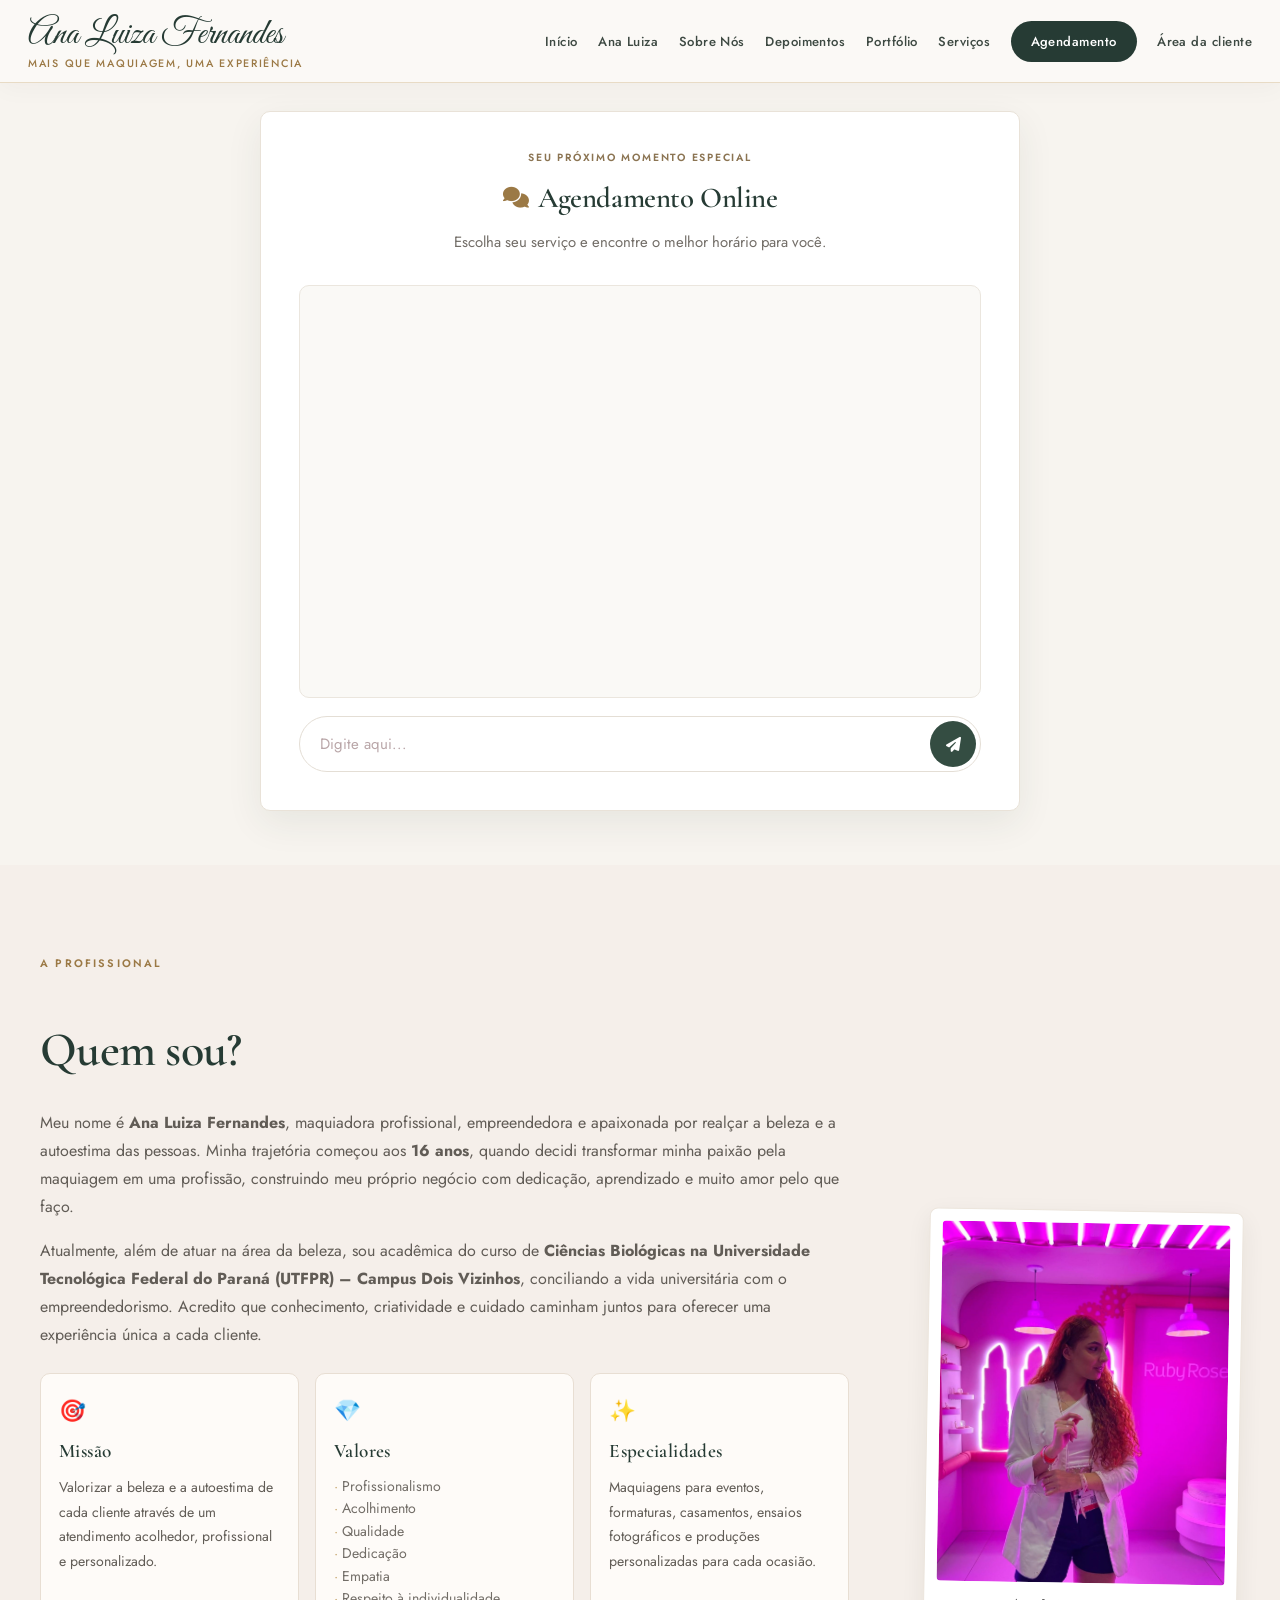
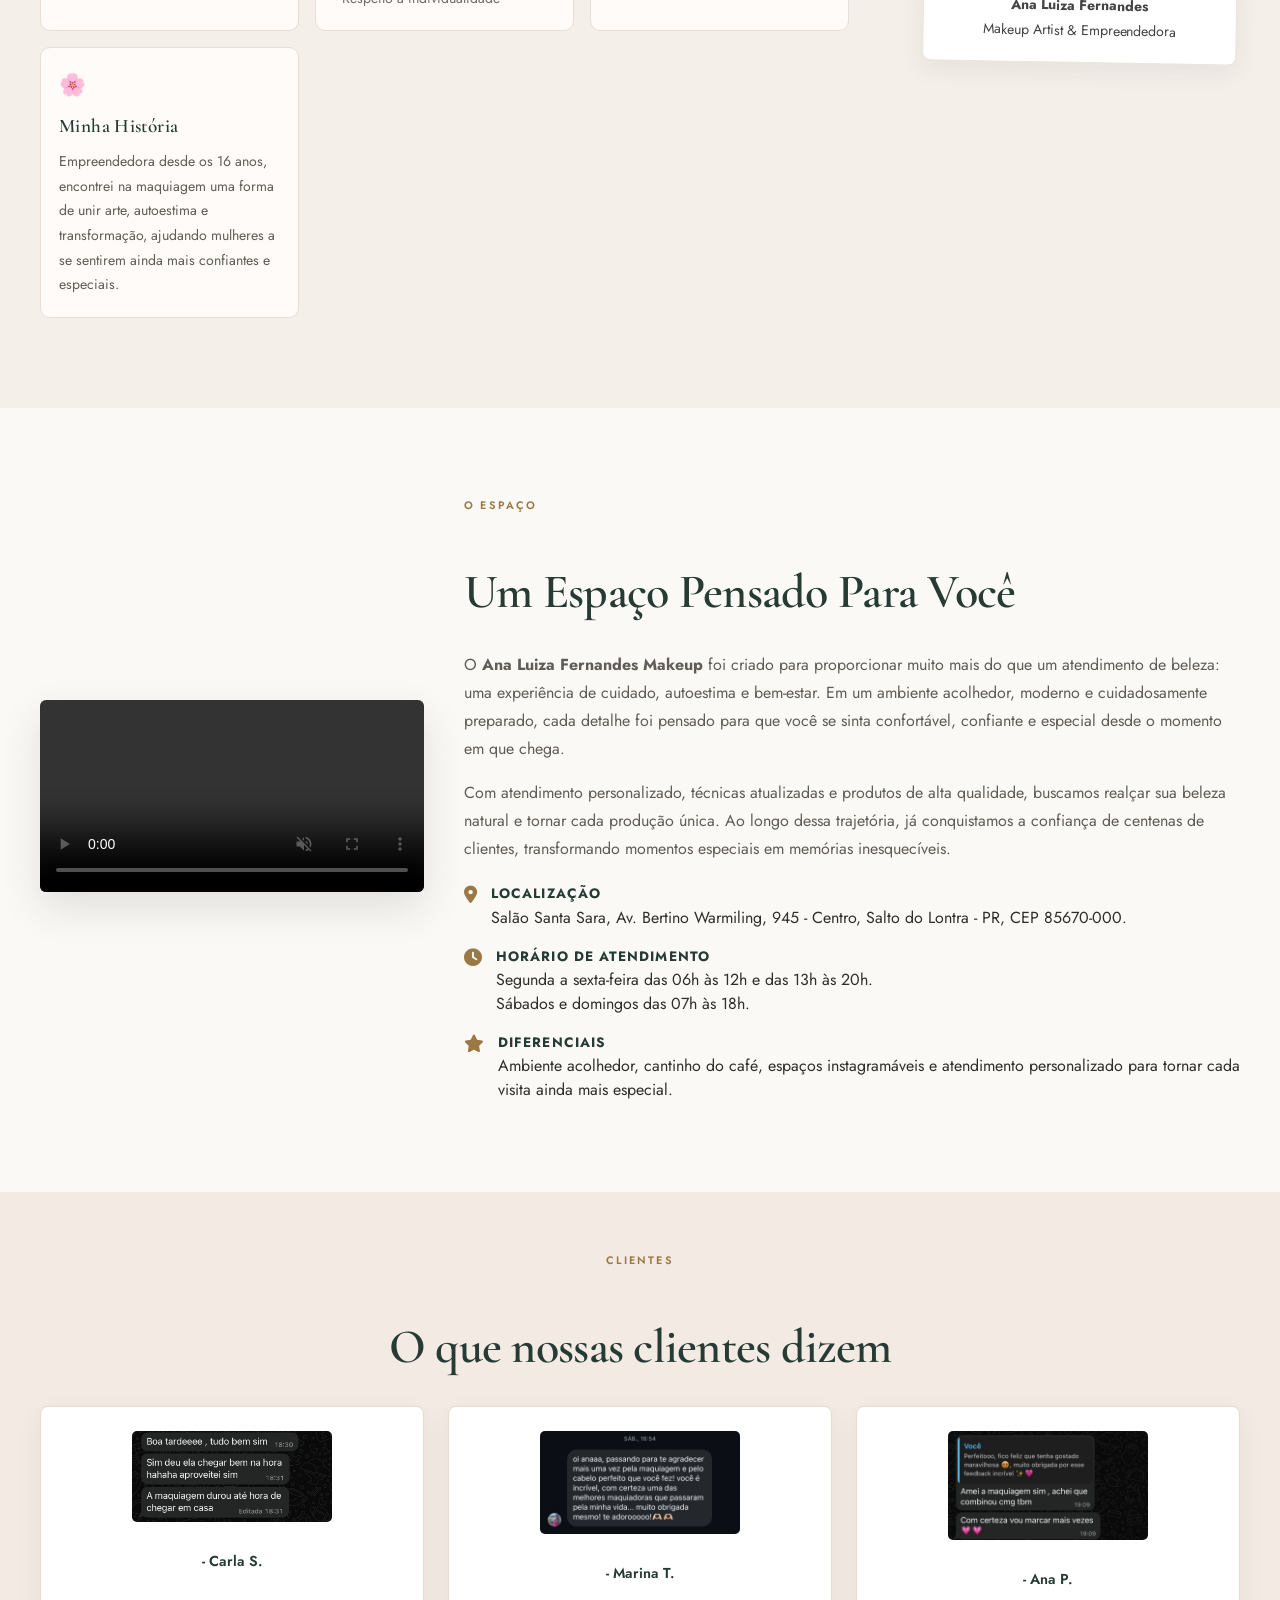
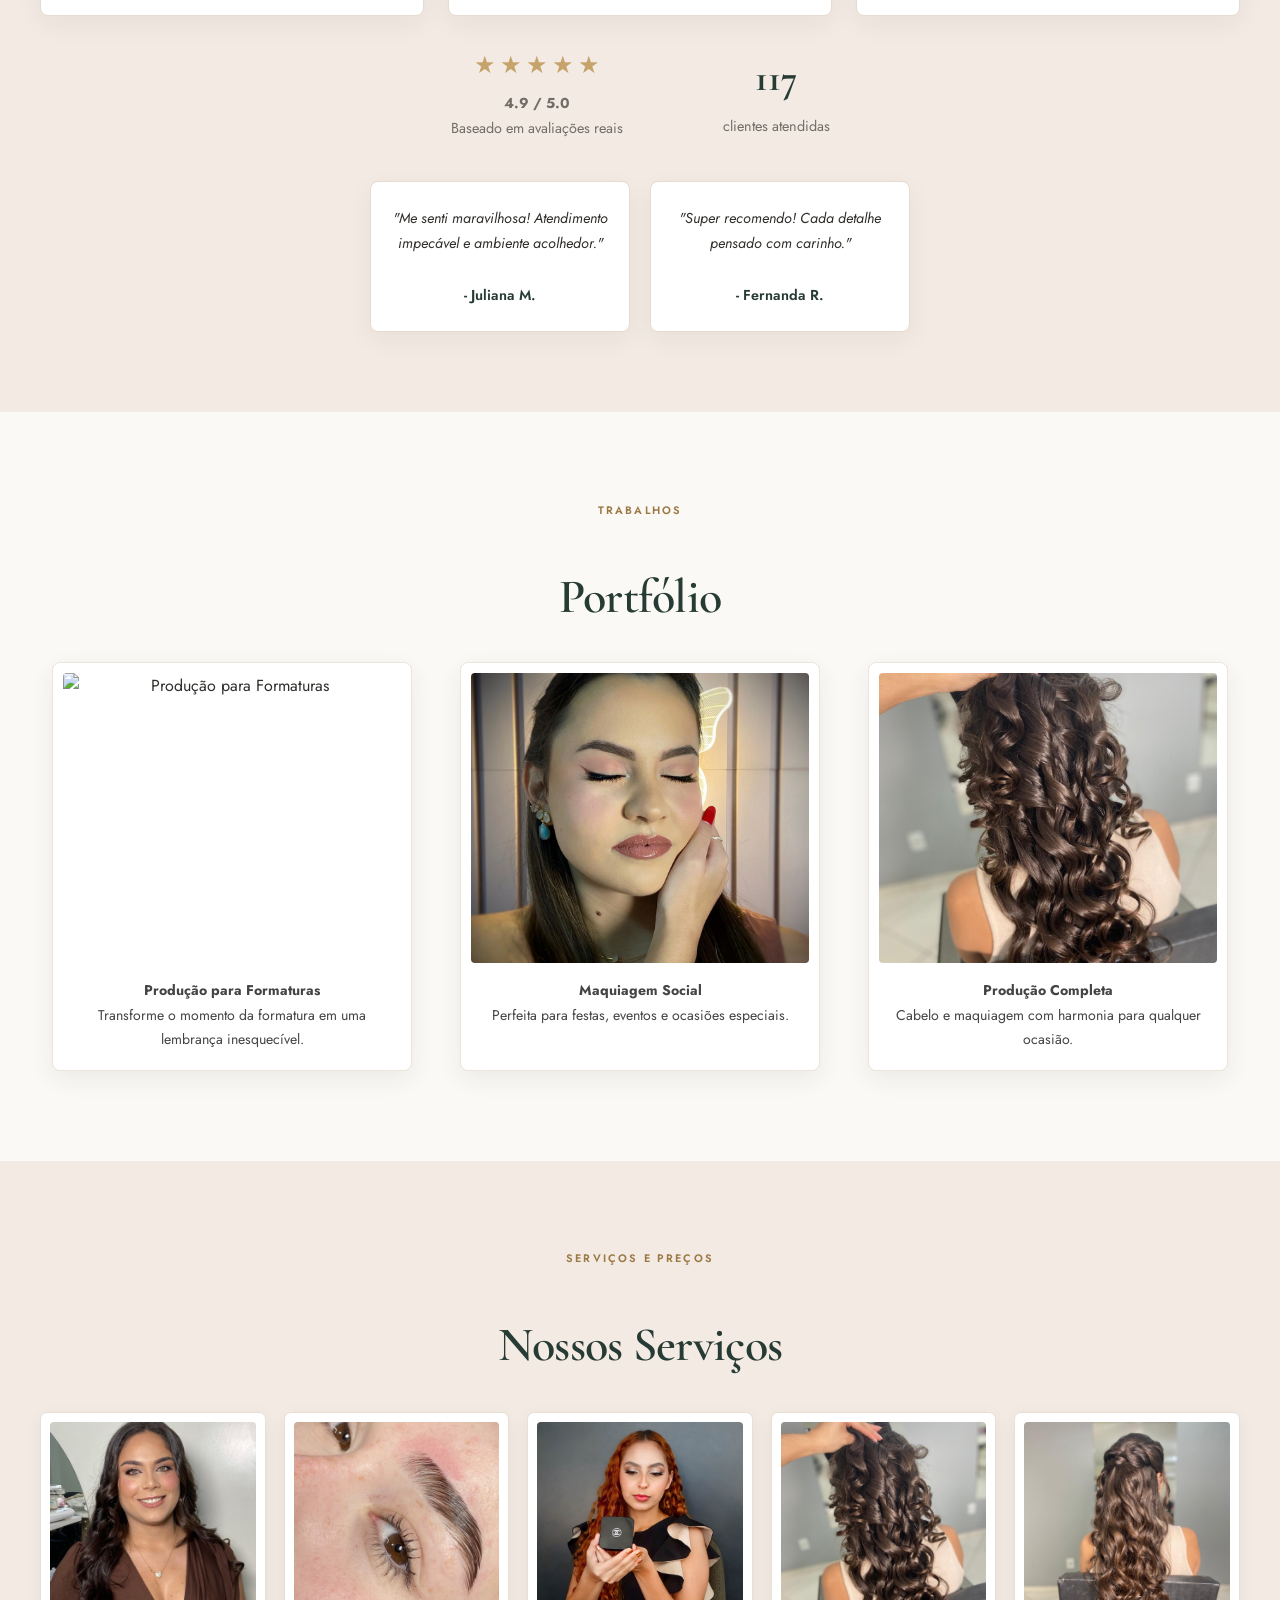
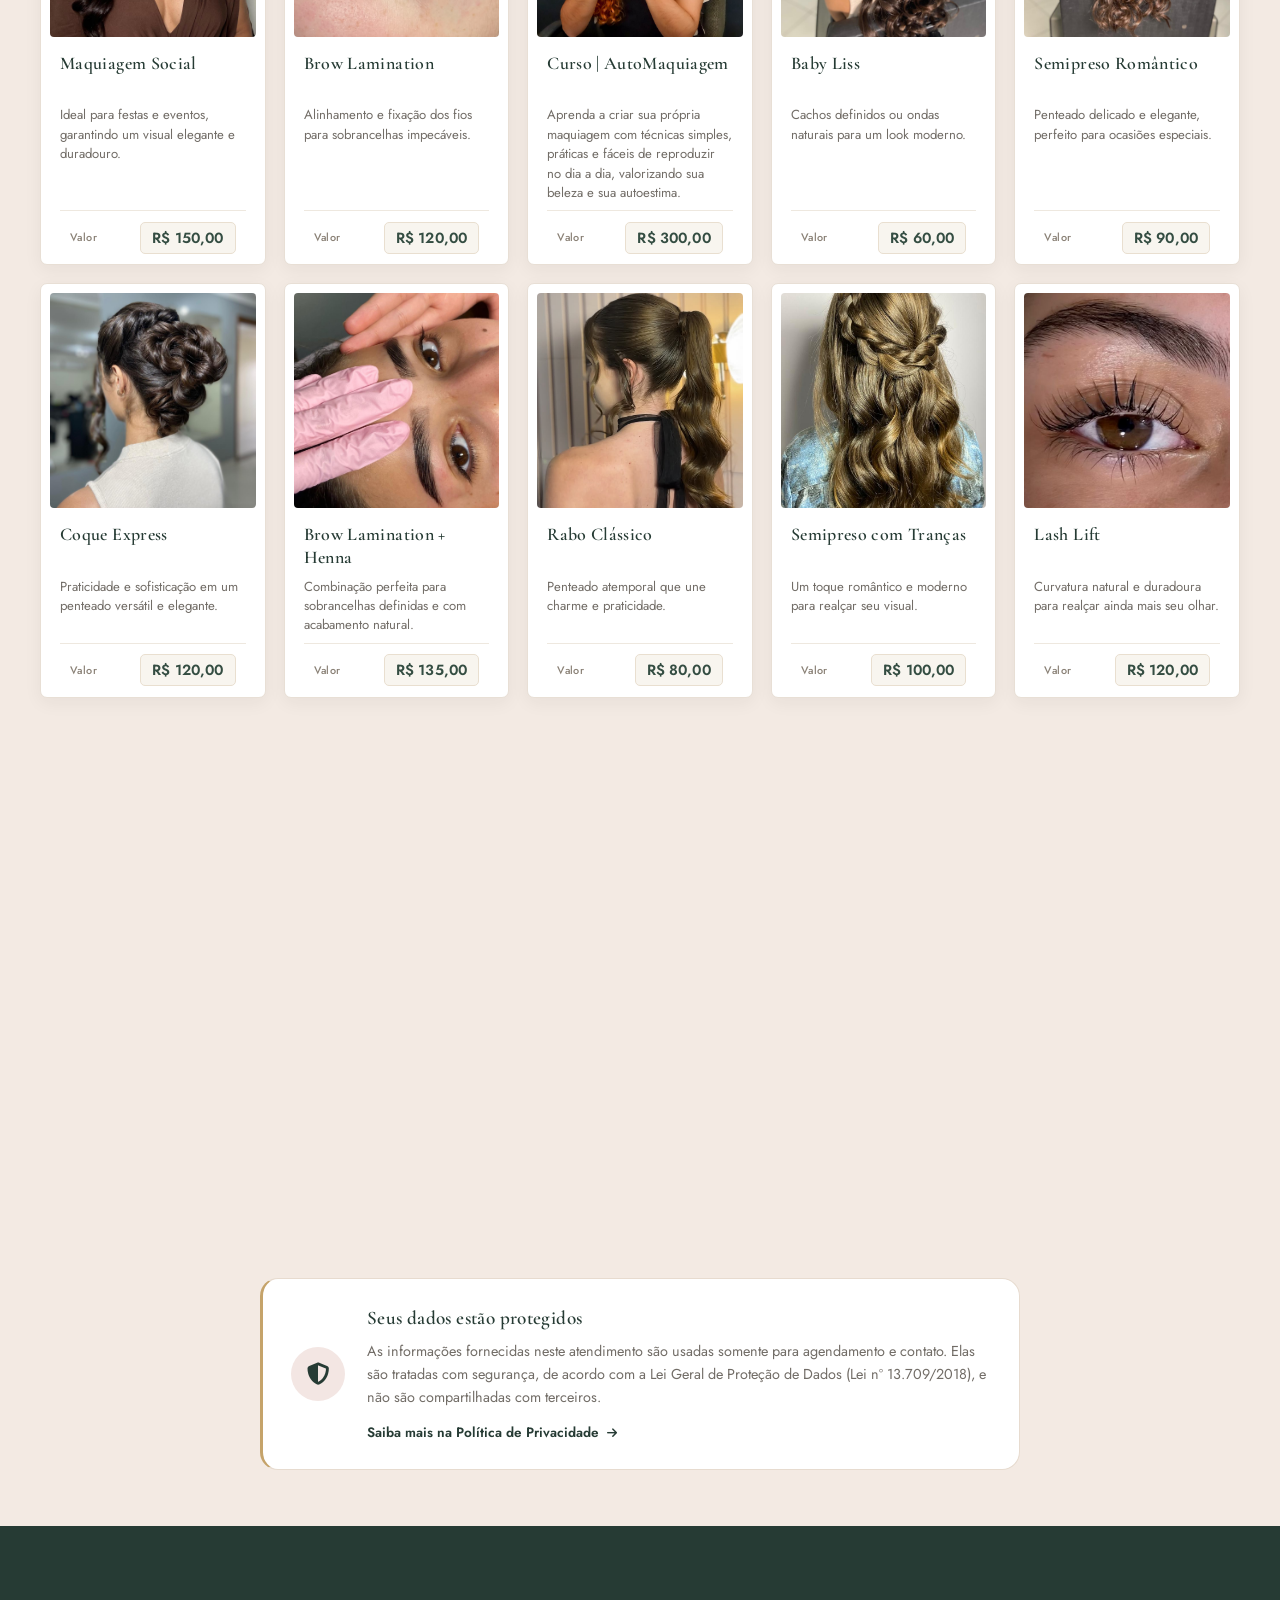
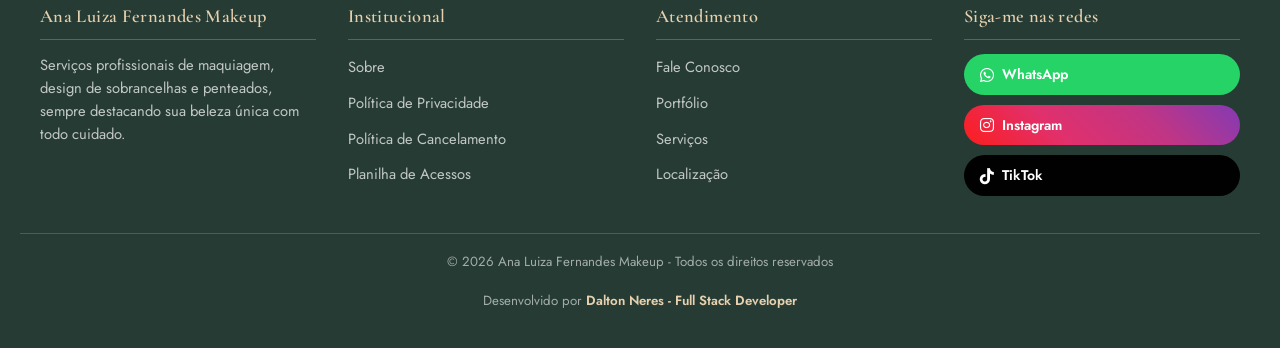
==== commit 7fbc5051: "backup: versão local antes da integração com GitHub" ====
--- a/index.html
+++ b/index.html
@@ -375,7 +375,7 @@
           </div>
 
           <div class="polaroid" data-catalog-id="brow-lamination">
-            <img src="imgs/brow.jpg" alt="Brow Lamination" title="Brow Lamination" />
+            <img src="imgs/brow.jpeg" alt="Brow Lamination" title="Brow Lamination" />
             <h3>Brow Lamination</h3>
             <p>Alinhamento e fixação dos fios para sobrancelhas impecáveis.</p>
             <div class="servico-price-row"><span>Valor</span><strong>R$ 120,00</strong></div>
@@ -436,7 +436,7 @@
           </div>
 
           <div class="polaroid" data-catalog-id="rabo-classico">
-            <img src="imgs/classico.jpg" alt="Rabo Clássico" title="Rabo Clássico" />
+            <img src="imgs/classico.jpeg" alt="Rabo Clássico" title="Rabo Clássico" />
             <div class="portfolio-desc">
               <h3>Rabo Clássico</h3>
               <p>Penteado atemporal que une charme e praticidade.</p>
@@ -742,6 +742,6 @@
 
     <script type="module" src="script.js"></script>
   </body>
-</html>
-
-
+</html>
+
+
--- a/style.css
+++ b/style.css
@@ -1194,7 +1194,7 @@
   .portfolio-grid .polaroid { max-width: 420px; }
   .quem .polaroid img { width: 100%; max-width: 300px; height: 340px; }
   .sobre-flex { gap: 28px; }
-}
+}
 
 /* ── Ajustes após retorno: agendamento em primeiro plano ── */
 .chat-section {
@@ -1299,10 +1299,10 @@
 @media (max-width: 390px) {
   .servicos-grid { grid-template-columns: 1fr; }
   .servicos-grid > .polaroid > img { flex-basis: 210px; height: 210px; }
-}
+}
 .chat-section { grid-template-columns: minmax(440px, 1.12fr) minmax(280px, .88fr); }
 @media (max-width: 900px) { .chat-section { grid-template-columns: minmax(360px, 1.22fr) minmax(235px, .78fr); } }
-@media (max-width: 700px) { .chat-section { grid-template-columns: 1fr; } }
+@media (max-width: 700px) { .chat-section { grid-template-columns: 1fr; } }
 /* ── Abertura limpa: foco total no chatbot ───── */
 .chat-section {
   display: flex;
@@ -1358,7 +1358,7 @@
   .chat-container { min-height: 420px; padding: 20px 16px; }
   .chat-header h2 { font-size: 1.5rem; }
   .chat-messages { min-height: 160px; max-height: 300px; }
-}
+}
 
 /* Catálogo com valores padronizados e discretos */
 .servicos-grid .servico-price-row {
@@ -1627,3 +1627,14 @@
   .chat-calendar { animation: none; }
   .chat-calendar-day, .chat-calendar-nav { transition: none; }
 }
+
+/* Fluxo rápido para clientes recorrentes */
+.chat-container.modo-recorrente { border-color: var(--ouro, #d4af37); }
+.chat-container.modo-recorrente .chat-header .section-label { color: var(--verde); }
+.client-quick-banner { display: flex; flex-wrap: wrap; align-items: center; justify-content: space-between; gap: 12px 18px; margin: 0 0 14px; padding: 14px 16px; border: 1px solid var(--rosa-dark, #e8a0a8); border-radius: 12px; background: var(--rosa, #f8d7da); }
+.client-quick-banner p { margin: 0; flex: 1 1 220px; font-size: .92rem; }
+
+/* Botões compactos do fluxo rápido (cliente recorrente) */
+.chat-recorrente-opcoes { display: flex; flex-wrap: wrap; gap: 8px; margin: 6px 0 10px; }
+.chat-recorrente-opcoes .chat-option-btn { margin: 0; padding: 7px 14px; font-size: .84rem; line-height: 1.3; border-radius: 18px; width: auto; }
+.chat-recorrente-opcoes .chat-option-btn:hover { transform: none; }
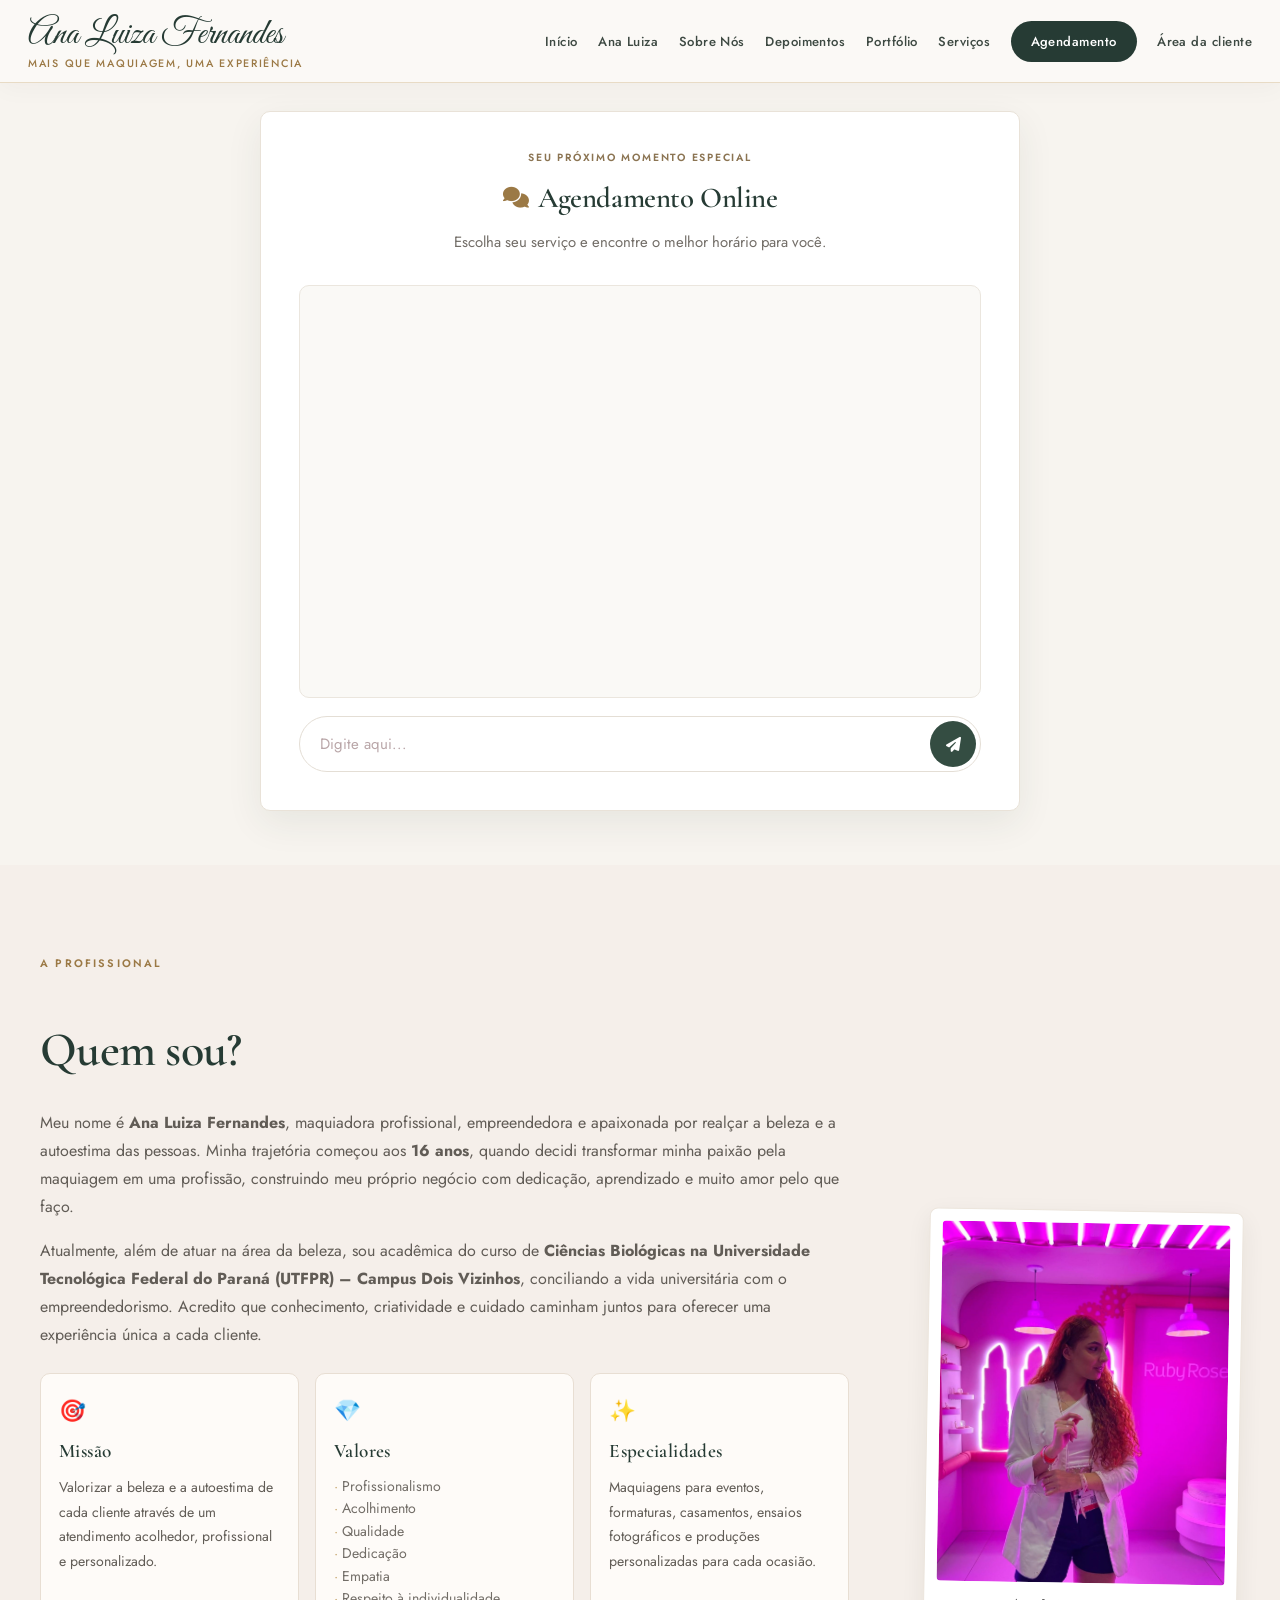
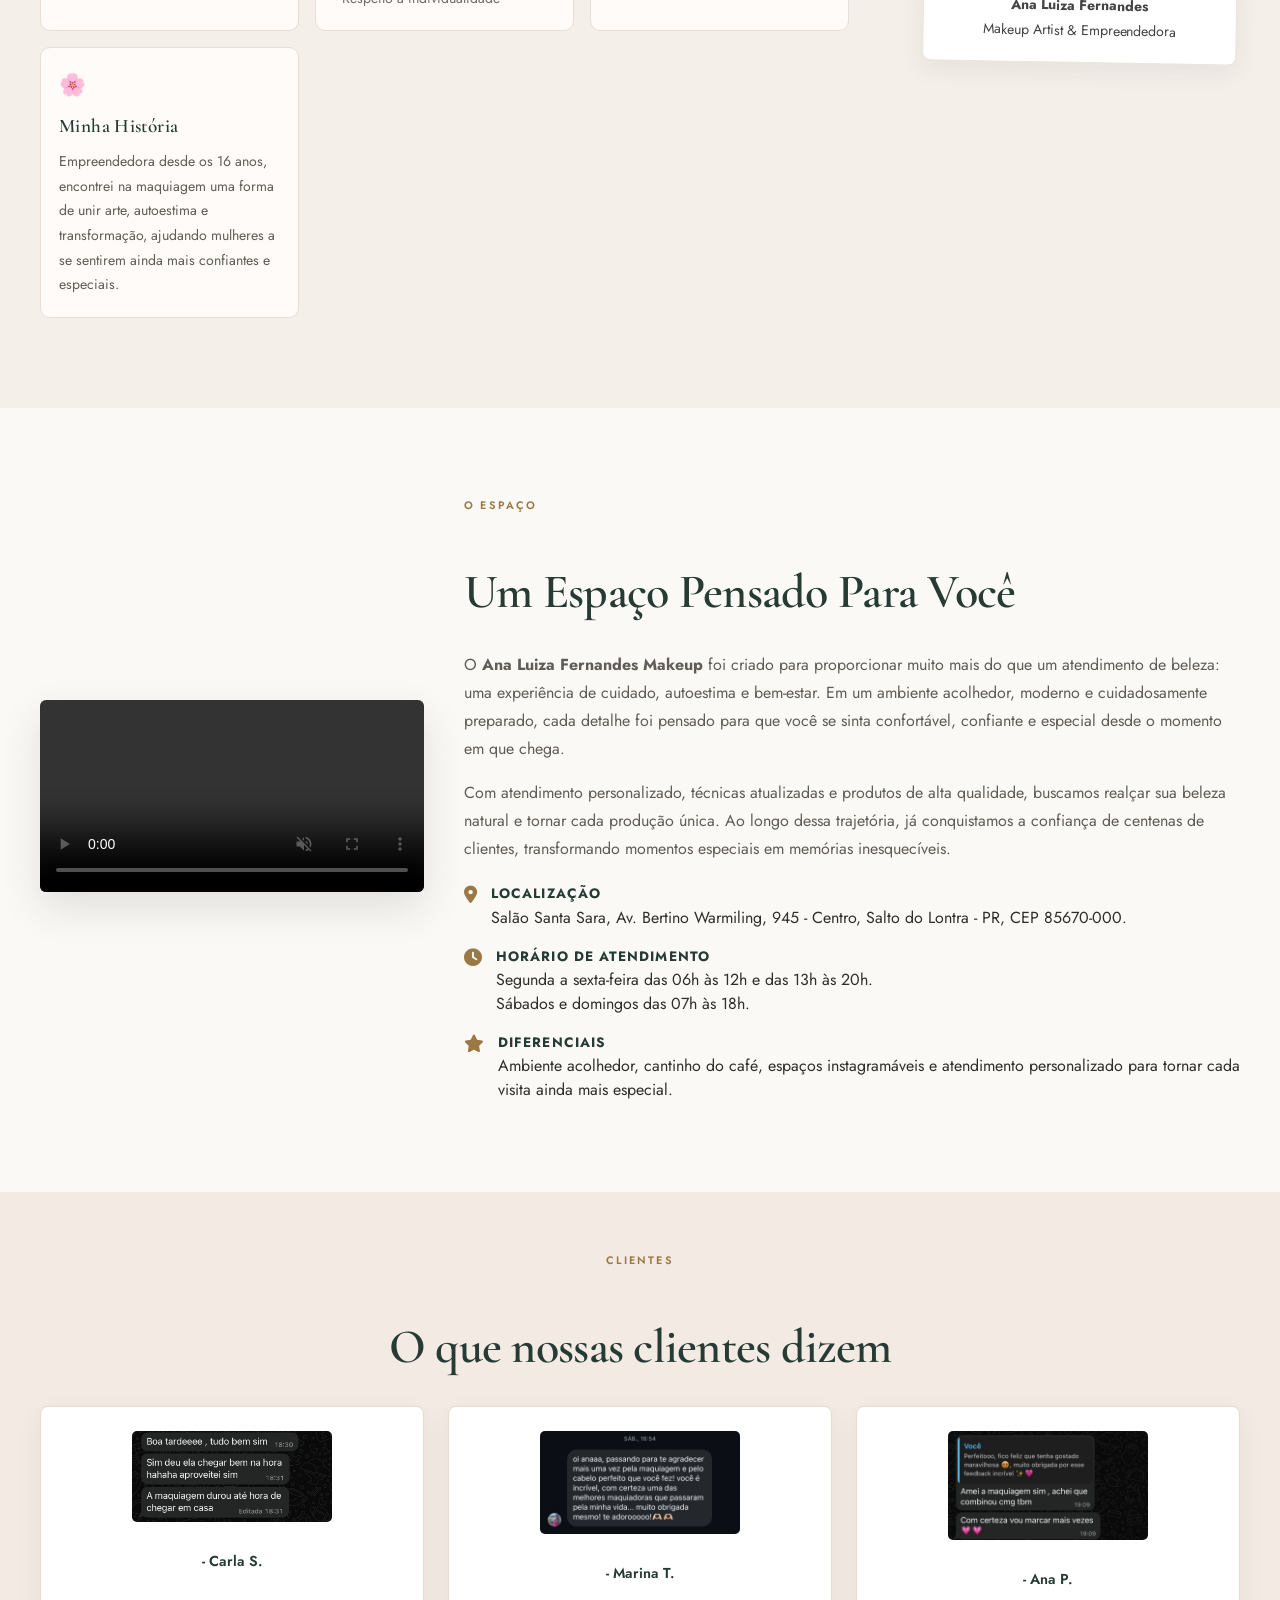
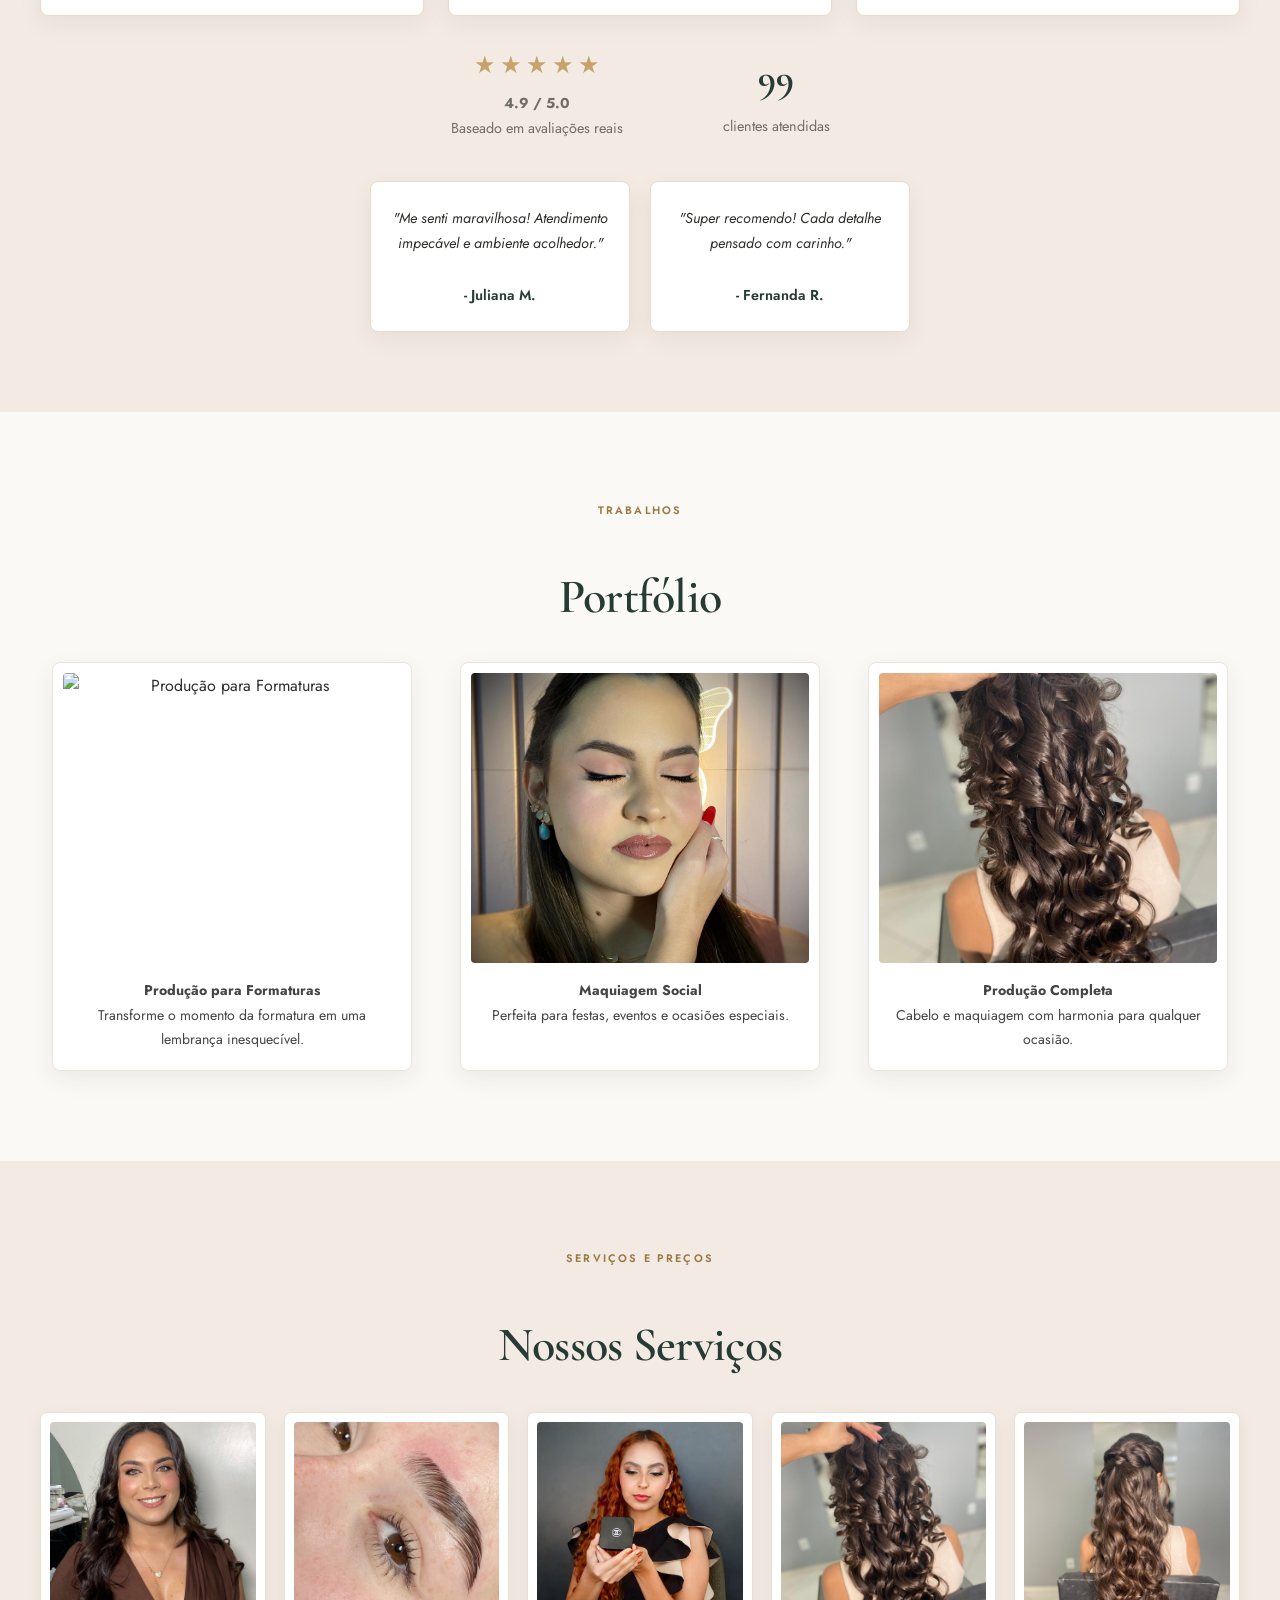
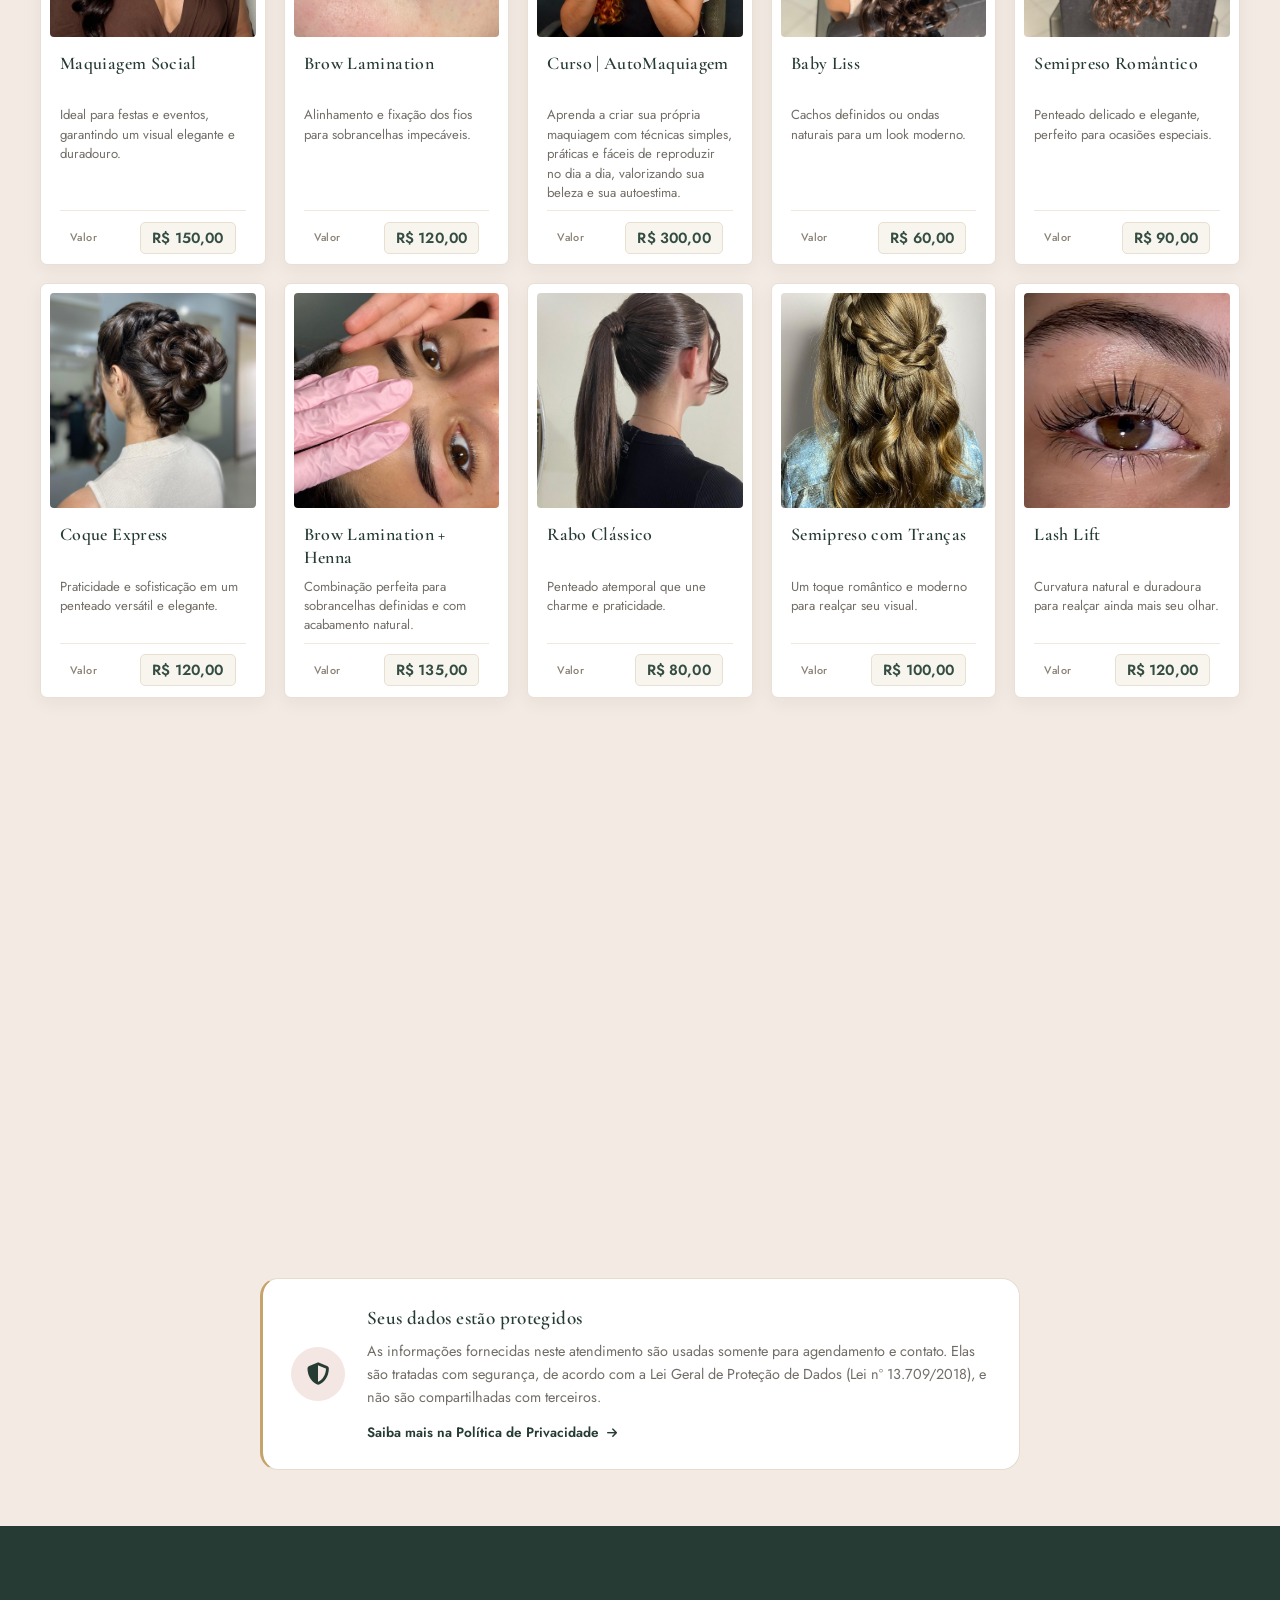
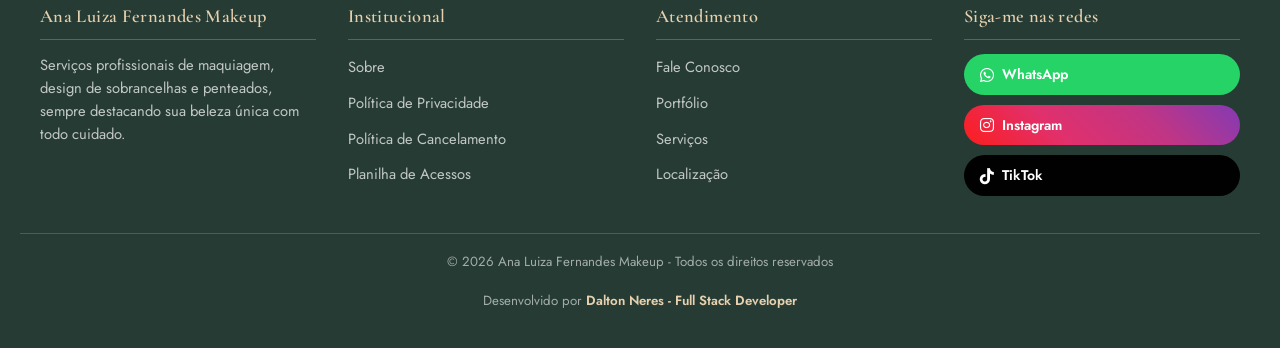
==== commit 84b3b37c: "melhorias" ====
--- a/index.html
+++ b/index.html
@@ -436,7 +436,7 @@
           </div>
 
           <div class="polaroid" data-catalog-id="rabo-classico">
-            <img src="imgs/classico.jpeg" alt="Rabo Clássico" title="Rabo Clássico" />
+            <img src="imgs/classico.jpg" alt="Rabo Clássico" title="Rabo Clássico" />
             <div class="portfolio-desc">
               <h3>Rabo Clássico</h3>
               <p>Penteado atemporal que une charme e praticidade.</p>
